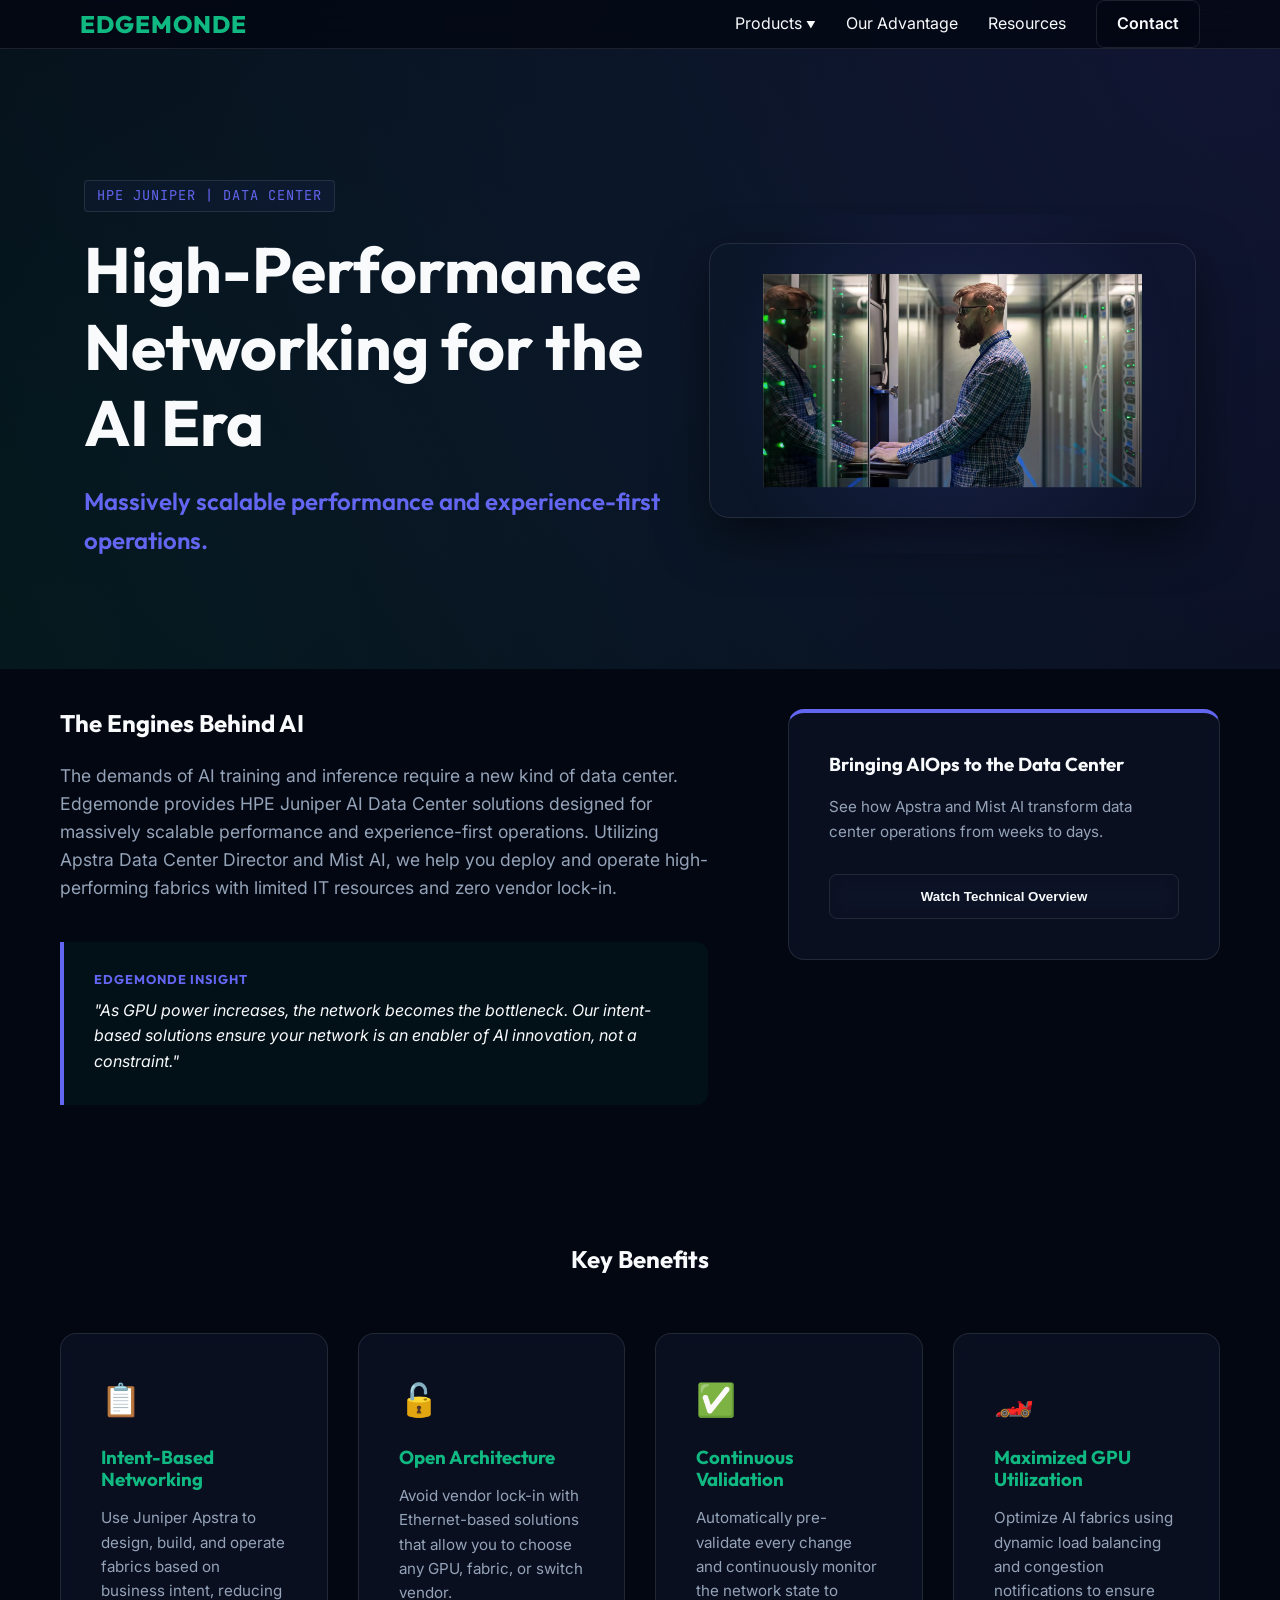
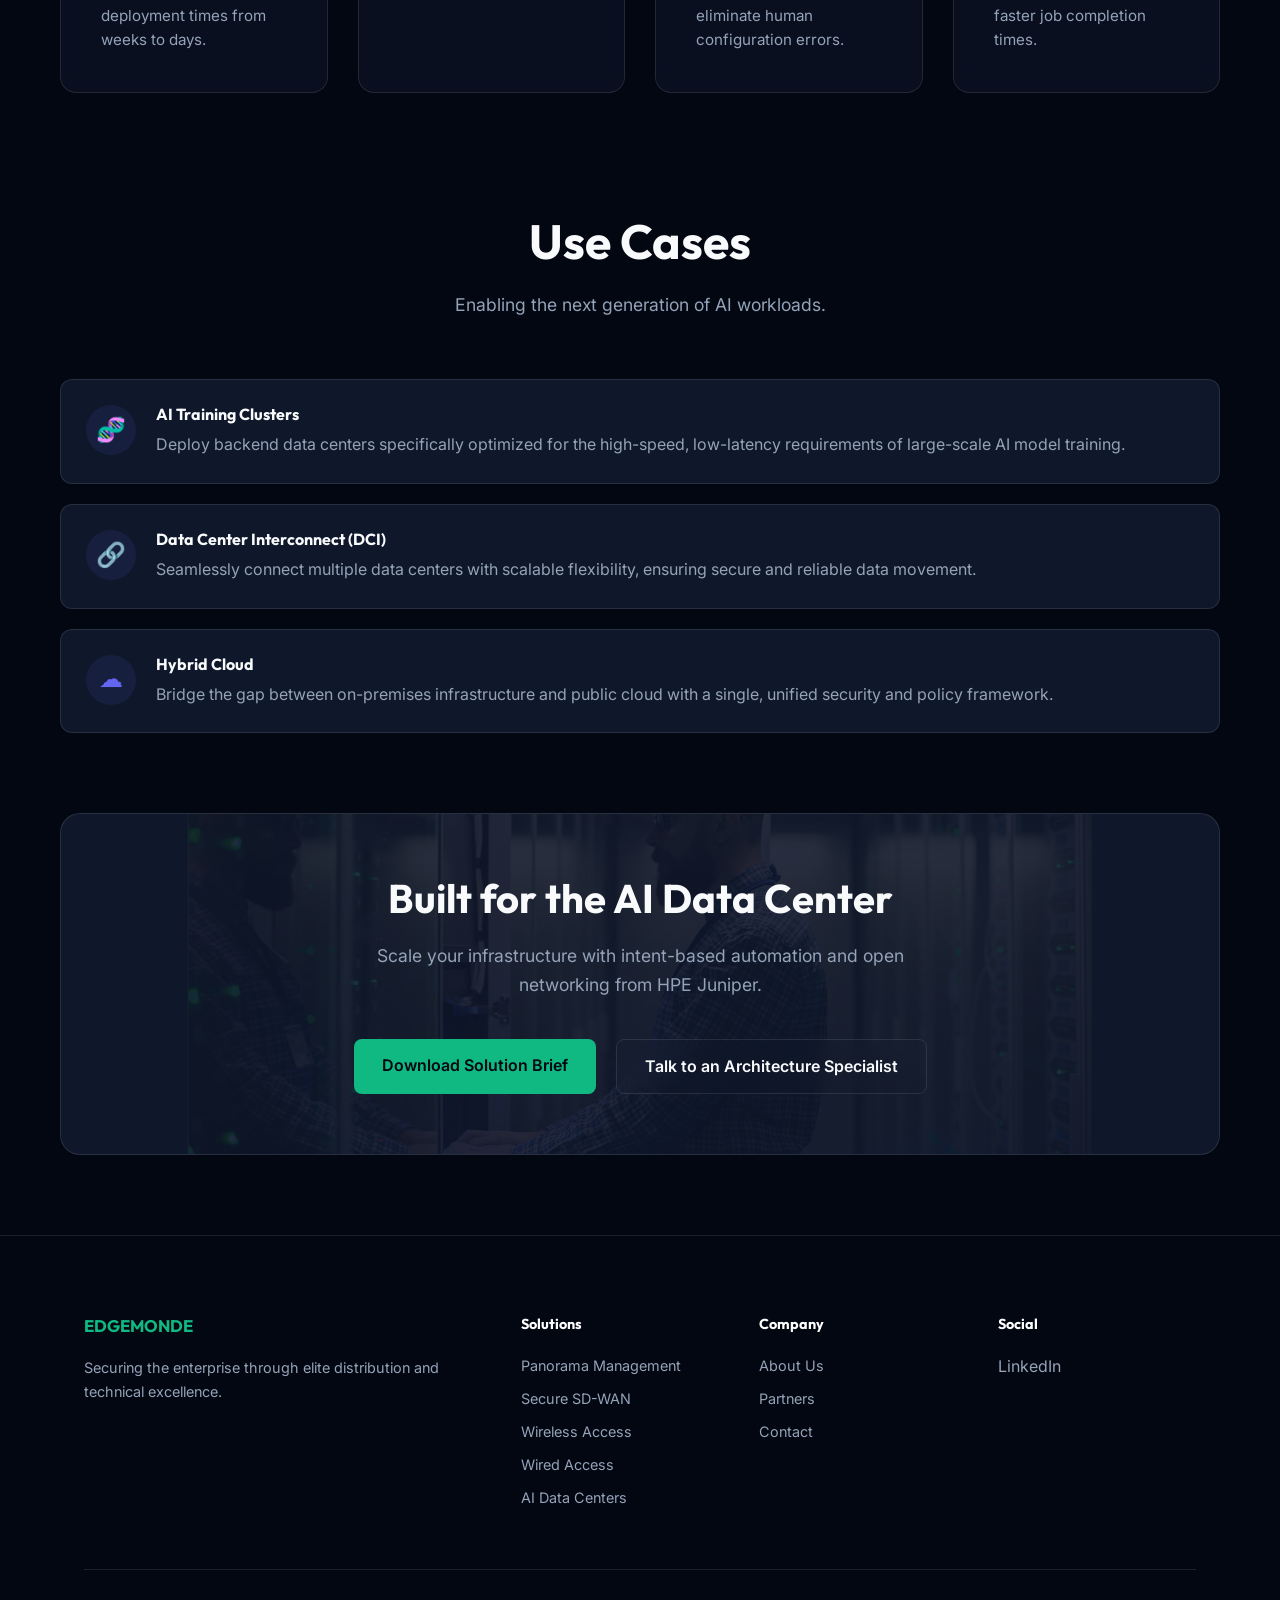
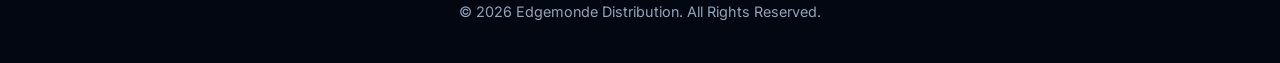
==== ai-data-center.html @ 926fb79e "Fix video modal URLs for HPE / Juniper product pages" ====
<!DOCTYPE html>
<html lang="en">

<head>
    <meta charset="UTF-8">
    <meta name="viewport" content="width=device-width, initial-scale=1.0">
    <title>AI Data Center Solutions: Scale for the AI Era | Edgemonde</title>
    <meta name="description"
        content="HPE Juniper AI Data Center solutions with Apstra and Mist AI. Massive scalability, open architecture, and experience-first operations.">

    <!-- Fonts -->
    <link rel="preconnect" href="https://fonts.googleapis.com">
    <link rel="preconnect" href="https://fonts.gstatic.com" crossorigin>
    <link
        href="https://fonts.googleapis.com/css2?family=Inter:wght@400;500;600&family=Outfit:wght@700;800&family=JetBrains+Mono:wght@500&display=swap"
        rel="stylesheet">

    <link rel="stylesheet" href="styles.css">
    <style>
        .product-hero {
            padding-top: 180px;
            padding-bottom: 80px;
            background: radial-gradient(circle at top right, rgba(99, 102, 241, 0.15), transparent),
                radial-gradient(circle at bottom left, rgba(16, 185, 129, 0.1), transparent);
        }

        .benefit-grid {
            display: grid;
            grid-template-columns: repeat(auto-fit, minmax(250px, 1fr));
            gap: 30px;
            margin-top: 60px;
        }

        .use-case-list {
            display: grid;
            gap: 20px;
            margin-top: 40px;
        }

        .use-case-item {
            padding: 25px;
            background: var(--color-surface);
            border: 1px solid var(--color-border);
            border-radius: 12px;
            display: flex;
            gap: 20px;
            align-items: flex-start;
        }

        .use-case-icon {
            font-size: 1.5rem;
            color: var(--color-accent);
            background: rgba(99, 102, 241, 0.1);
            width: 50px;
            height: 50px;
            display: flex;
            align-items: center;
            justify-content: center;
            border-radius: 50%;
            flex-shrink: 0;
        }

        .video-cta {
            background: var(--color-surface);
            border: 1px solid var(--color-border);
            border-radius: 20px;
            padding: 60px;
            text-align: center;
            margin: 80px 0;
            position: relative;
            overflow: hidden;
        }

        .video-cta::before {
            content: '';
            position: absolute;
            top: 0;
            left: 0;
            width: 100%;
            height: 100%;
            background: url('ai-dc-hero.png') center/cover;
            opacity: 0.1;
            z-index: 0;
        }

        .video-cta-content {
            position: relative;
            z-index: 1;
        }

        .mono-tag {
            font-family: var(--font-mono);
            font-size: 0.85rem;
            color: var(--color-accent);
            letter-spacing: 1px;
            text-transform: uppercase;
            display: inline-block;
            padding: 4px 12px;
            border: 1px solid var(--color-border);
            border-radius: 4px;
            background: rgba(99, 102, 241, 0.05);
            margin-bottom: 20px;
        }
    </style>
</head>

<body>

    <!-- Header / Nav -->
    <header>
        <div class="container">
            <a href="index.html" class="logo"
                style="font-family: var(--font-heading); font-size: 1.5rem; letter-spacing: 1px; color: var(--color-primary); font-weight: 800;">
                EDGEMONDE</a>
            <nav>
                <ul class="nav-links">
                    <li class="has-dropdown">
                        <a href="index.html#portfolio">Products <small
                                style="font-size: 0.6rem; vertical-align: middle;">▼</small></a>
                        <ul class="dropdown">
                            <li
                                style="padding: 10px 20px; font-size: 0.7rem; color: var(--color-primary); text-transform: uppercase; letter-spacing: 1px;">
                                Palo Alto Networks</li>
                            <li><a href="panorama.html">Panorama™ Management</a></li>
                            <li><a href="sd-wan.html">Secure SD-WAN</a></li>
                            <li><a href="cortex-framework.html">Cortex® SOC Framework</a></li>
                            <li><a href="cortex-deep-dive.html">Cortex® Deep Dive</a></li>
                            <li
                                style="padding: 10px 20px; font-size: 0.7rem; color: var(--color-primary); text-transform: uppercase; letter-spacing: 1px; border-top: 1px solid var(--color-border);">
                                Network Critical</li>
                            <li><a href="network-taps.html">Network TAPs</a></li>
                            <li><a href="packet-brokers.html">Packet Brokers</a></li>
                            <li><a href="hybrid-visibility.html">Hybrid Solutions</a></li>
                            <li
                                style="padding: 10px 20px; font-size: 0.7rem; color: var(--color-primary); text-transform: uppercase; letter-spacing: 1px; border-top: 1px solid var(--color-border);">
                                HPE / Juniper</li>
                            <li><a href="wireless-access.html">Wireless Access</a></li>
                            <li><a href="wired-access.html">Wired Access</a></li>
                            <li><a href="ai-data-center.html">AI Data Center Solutions</a></li>
                        </ul>
                    </li>
                    <li><a href="index.html#advantage">Our Advantage</a></li>
                    <li><a href="index.html#resources">Resources</a></li>
                    <li><a href="index.html#contact" class="btn btn-secondary" style="padding: 10px 20px;">Contact</a>
                    </li>
                </ul>
            </nav>
        </div>
    </header>

    <main>
        <!-- Hero Section -->
        <section class="product-hero">
            <div class="container">
                <div class="two-col" style="align-items: center; grid-template-columns: 1.2fr 1fr; gap: 40px;">
                    <div class="animate">
                        <span class="mono-tag">HPE JUNIPER | DATA CENTER</span>
                        <h1 style="font-size: clamp(2.5rem, 5vw, 4.5rem); margin-bottom: 20px;">High-Performance
                            Networking for the AI Era</h1>
                        <p
                            style="font-size: 1.5rem; color: var(--color-accent); font-family: var(--font-heading); font-weight: 600; margin-bottom: 30px;">
                            Massively scalable performance and experience-first operations.
                        </p>
                    </div>
                    <div class="animate" style="position: relative;">
                        <img src="ai-dc-hero.png" alt="AI Data Center Hardware"
                            style="width: 100%; height: auto; border-radius: 20px; box-shadow: 0 20px 50px rgba(0,0,0,0.5); border: 1px solid var(--color-border);">
                        <!-- Decorative Glow -->
                        <div
                            style="position: absolute; top: 50%; left: 50%; transform: translate(-50%, -50%); width: 120%; height: 120%; background: radial-gradient(circle, rgba(99, 102, 241, 0.15) 0%, transparent 70%); z-index: -1;">
                        </div>
                    </div>
                </div>
            </div>
        </section>

        <!-- Main Content -->
        <section class="container mt-40" style="padding-top: 0;">
            <div class="two-col" style="grid-template-columns: 1.5fr 1fr; gap: 80px; align-items: start;">
                <div class="animate">
                    <h2 style="margin-bottom: 24px;">The Engines Behind AI</h2>
                    <p style="font-size: 1.1rem; color: var(--color-text-dim); margin-bottom: 24px;">
                        The demands of AI training and inference require a new kind of data center. Edgemonde provides
                        HPE Juniper AI Data Center solutions designed for massively scalable performance and
                        experience-first operations. Utilizing Apstra Data Center Director and Mist AI, we help you
                        deploy and operate high-performing fabrics with limited IT resources and zero vendor lock-in.
                    </p>

                    <div class="insight-box" style="border-left-color: var(--color-accent);">
                        <h4
                            style="color: var(--color-accent); margin-bottom: 10px; text-transform: uppercase; font-size: 0.8rem; letter-spacing: 1px;">
                            Edgemonde Insight</h4>
                        <p style="font-style: italic; color: var(--color-text-main);">
                            "As GPU power increases, the network becomes the bottleneck. Our intent-based solutions
                            ensure your network is an enabler of AI innovation, not a constraint."
                        </p>
                    </div>
                </div>

                <div class="glass animate" style="padding: 40px; border-top: 4px solid var(--color-accent);">
                    <h3 style="margin-bottom: 20px;">Bringing AIOps to the Data Center</h3>
                    <p style="color: var(--color-text-dim); margin-bottom: 30px; font-size: 0.95rem;">
                        See how Apstra and Mist AI transform data center operations from weeks to days.
                    </p>
                    <button class="btn btn-secondary video-trigger"
                        data-video="https://www.youtube.com/embed/2Sidl2zQeA0?si=f8oRh1eiE_utvhrN"
                        style="width: 100%; text-align: center;">Watch Technical Overview</button>
                </div>
            </div>

            <!-- Core Benefits -->
            <div style="margin-top: 100px;">
                <h2 class="animate" style="text-align: center;">Key Benefits</h2>
                <div class="benefit-grid">
                    <div class="feature-card glass animate">
                        <div style="font-size: 2rem; margin-bottom: 20px;">📋</div>
                        <h3>Intent-Based Networking</h3>
                        <p>Use Juniper Apstra to design, build, and operate fabrics based on business intent, reducing
                            deployment times from weeks to days.</p>
                    </div>
                    <div class="feature-card glass animate">
                        <div style="font-size: 2rem; margin-bottom: 20px;">🔓</div>
                        <h3>Open Architecture</h3>
                        <p>Avoid vendor lock-in with Ethernet-based solutions that allow you to choose any GPU, fabric,
                            or switch vendor.</p>
                    </div>
                    <div class="feature-card glass animate">
                        <div style="font-size: 2rem; margin-bottom: 20px;">✅</div>
                        <h3>Continuous Validation</h3>
                        <p>Automatically pre-validate every change and continuously monitor the network state to
                            eliminate human configuration errors.</p>
                    </div>
                    <div class="feature-card glass animate">
                        <div style="font-size: 2rem; margin-bottom: 20px;">🏎️</div>
                        <h3>Maximized GPU Utilization</h3>
                        <p>Optimize AI fabrics using dynamic load balancing and congestion notifications to ensure
                            faster job completion times.</p>
                    </div>
                </div>
            </div>

            <!-- Use Cases -->
            <div style="margin-top: 120px;">
                <div class="section-head animate" style="margin-left: auto; margin-right: auto; text-align: center;">
                    <h2>Use Cases</h2>
                    <p>Enabling the next generation of AI workloads.</p>
                </div>

                <div class="use-case-list">
                    <div class="use-case-item animate">
                        <div class="use-case-icon">🧬</div>
                        <div>
                            <h4 style="margin-bottom: 8px; color: var(--color-text-main);">AI Training Clusters</h4>
                            <p style="color: var(--color-text-dim);">Deploy backend data centers specifically optimized
                                for the high-speed, low-latency requirements of large-scale AI model training.</p>
                        </div>
                    </div>
                    <div class="use-case-item animate">
                        <div class="use-case-icon">🔗</div>
                        <div>
                            <h4 style="margin-bottom: 8px; color: var(--color-text-main);">Data Center Interconnect
                                (DCI)</h4>
                            <p style="color: var(--color-text-dim);">Seamlessly connect multiple data centers with
                                scalable flexibility, ensuring secure and reliable data movement.</p>
                        </div>
                    </div>
                    <div class="use-case-item animate">
                        <div class="use-case-icon">☁️</div>
                        <div>
                            <h4 style="margin-bottom: 8px; color: var(--color-text-main);">Hybrid Cloud</h4>
                            <p style="color: var(--color-text-dim);">Bridge the gap between on-premises infrastructure
                                and public cloud with a single, unified security and policy framework.</p>
                        </div>
                    </div>
                </div>
            </div>

            <!-- Final CTA -->
            <div class="video-cta animate">
                <div class="video-cta-content">
                    <h2 style="font-size: 2.5rem; margin-bottom: 20px;">Built for the AI Data Center</h2>
                    <p style="color: var(--color-text-dim); max-width: 600px; margin: 0 auto 40px; font-size: 1.1rem;">
                        Scale your infrastructure with intent-based automation and open networking from HPE Juniper.
                    </p>
                    <div style="display: flex; gap: 20px; justify-content: center; flex-wrap: wrap;">
                        <a href="index.html#contact" class="btn btn-primary">Download Solution Brief</a>
                        <a href="index.html#contact" class="btn btn-secondary">Talk to an Architecture Specialist</a>
                    </div>
                </div>
            </div>
        </section>
    </main>

    <footer>
        <div class="container">
            <div class="footer-grid">
                <div>
                    <h3 style="color: var(--color-primary); margin-bottom: 20px;">EDGEMONDE</h3>
                    <p>Securing the enterprise through elite distribution and technical excellence.</p>
                </div>
                <div>
                    <h4 style="color: white; margin-bottom: 20px;">Solutions</h4>
                    <ul style="display: grid; gap: 10px;">
                        <li><a href="panorama.html">Panorama Management</a></li>
                        <li><a href="sd-wan.html">Secure SD-WAN</a></li>
                        <li><a href="wireless-access.html">Wireless Access</a></li>
                        <li><a href="wired-access.html">Wired Access</a></li>
                        <li><a href="ai-data-center.html">AI Data Centers</a></li>
                    </ul>
                </div>
                <div>
                    <h4 style="color: white; margin-bottom: 20px;">Company</h4>
                    <ul style="display: grid; gap: 10px;">
                        <li><a href="index.html#advantage">About Us</a></li>
                        <li><a href="index.html#partners">Partners</a></li>
                        <li><a href="index.html#contact">Contact</a></li>
                    </ul>
                </div>
                <div>
                    <h4 style="color: white; margin-bottom: 20px;">Social</h4>
                    <a href="#" style="font-size: 1rem;">LinkedIn</a>
                </div>
            </div>
            <p style="border-top: 1px solid var(--color-border); padding-top: 30px; text-align: center;">&copy; 2026
                Edgemonde Distribution. All Rights Reserved.</p>
        </div>
    </footer>

    <!-- Video Modal -->
    <div class="modal-overlay">
        <div class="modal-content">
            <button class="modal-close">&times;</button>
            <iframe src=""
                allow="accelerometer; autoplay; clipboard-write; encrypted-media; gyroscope; picture-in-picture; web-share"
                allowfullscreen></iframe>
        </div>
    </div>

    <script src="main.js"></script>
</body>

</html>
---- styles.css ----
:root {
    /* Color Palette - Premium Cyber Security Aesthetic */
    --color-bg: #030712;
    --color-surface: #0f172a;
    --color-primary: #10b981;
    /* Cyber Green */
    --color-primary-glow: rgba(16, 185, 129, 0.3);
    --color-secondary: #0ea5e9;
    /* Electric Blue */
    --color-accent: #6366f1;
    /* Indigo */
    --color-brand-orange: #f97316;
    /* Edgemond Orange for Proof Points */
    --color-text-main: #f8fafc;
    --color-text-dim: #94a3b8;
    --color-border: rgba(255, 255, 255, 0.1);

    /* Typography */
    --font-main: 'Inter', system-ui, -apple-system, sans-serif;
    --font-heading: 'Outfit', sans-serif;

    /* Spacing */
    --section-padding: 100px 5%;
    --container-max-width: 1200px;

    /* Technical / Cortex Accents */
    --color-cortex-line: rgba(16, 185, 129, 0.4);
    --font-mono: 'JetBrains Mono', 'Fira Code', monospace;
}

* {
    margin: 0;
    padding: 0;
    box-sizing: border-box;
}

body {
    background-color: var(--color-bg);
    color: var(--color-text-main);
    font-family: var(--font-main);
    line-height: 1.6;
    overflow-x: hidden;
}

h1,
h2,
h3,
h4 {
    font-family: var(--font-heading);
    font-weight: 700;
    line-height: 1.2;
}

a {
    text-decoration: none;
    color: inherit;
    transition: all 0.3s ease;
}

ul {
    list-style: none;
}

.container {
    max-width: var(--container-max-width);
    margin: 0 auto;
    padding: 0 20px;
}

.btn {
    display: inline-block;
    padding: 14px 28px;
    border-radius: 8px;
    font-weight: 600;
    cursor: pointer;
    transition: transform 0.2s ease, box-shadow 0.2s ease, background 0.2s ease;
}

.btn-primary {
    background: var(--color-primary);
    color: var(--color-bg);
}

.btn-primary:hover {
    transform: translateY(-2px);
    box-shadow: 0 0 20px var(--color-primary-glow);
}

.btn-secondary {
    background: transparent;
    border: 1px solid var(--color-border);
    color: var(--color-text-main);
    backdrop-filter: blur(10px);
}

.btn-secondary:hover {
    background: rgba(255, 255, 255, 0.05);
    border-color: var(--color-primary);
}

/* Advantage Section */
.advantage-grid {
    display: grid;
    grid-template-columns: repeat(auto-fit, minmax(250px, 1fr));
    gap: 40px;
    text-align: center;
}

.adv-item i {
    font-size: 2.5rem;
    color: var(--color-primary);
    margin-bottom: 20px;
    display: block;
}

/* Resources */
.resource-grid {
    display: grid;
    grid-template-columns: repeat(auto-fit, minmax(280px, 1fr));
    gap: 25px;
}

.resource-card {
    padding: 30px;
    border-radius: 12px;
    background: rgba(255, 255, 255, 0.03);
    border: 1px solid var(--color-border);
    transition: background 0.3s ease;
}

.resource-card:hover {
    background: rgba(255, 255, 255, 0.07);
}

.resource-tag {
    font-size: 0.7rem;
    text-transform: uppercase;
    color: var(--color-primary);
    margin-bottom: 12px;
    display: block;
}

/* Contact Form */
.contact-container {
    display: grid;
    grid-template-columns: 1fr 1fr;
    gap: 100px;
}

@media (max-width: 900px) {
    .contact-container {
        grid-template-columns: 1fr;
        gap: 50px;
    }
}

.form-group {
    margin-bottom: 20px;
}

input,
select,
textarea {
    width: 100%;
    padding: 12px;
    background: #1a1f2e;
    border: 1px solid var(--color-border);
    border-radius: 6px;
    color: white;
    font-family: inherit;
}

input:focus,
select:focus {
    outline: none;
    border-color: var(--color-primary);
}

/* Footer */
footer {
    padding: 80px 5% 40px;
    border-top: 1px solid var(--color-border);
    font-size: 0.9rem;
    color: var(--color-text-dim);
}

.footer-grid {
    display: grid;
    grid-template-columns: 2fr 1fr 1fr 1fr;
    gap: 40px;
    margin-bottom: 60px;
}

@media (max-width: 768px) {
    .footer-grid {
        grid-template-columns: 1fr 1fr;
    }
}

/* Sections */
section {
    padding: var(--section-padding);
}

/* Glassmorphism utility */
.glass {
    background: rgba(15, 23, 42, 0.6);
    backdrop-filter: blur(12px);
    border: 1px solid var(--color-border);
    border-radius: 16px;
}

/* Header / Nav Styling */
header {
    height: var(--header-height);
    background: rgba(3, 7, 18, 0.8);
    backdrop-filter: blur(10px);
    border-bottom: 1px solid var(--color-border);
    position: fixed;
    top: 0;
    left: 0;
    width: 100%;
    z-index: 1000;
    transition: transform 0.3s ease;
}

header.header-hidden {
    transform: translateY(-100%);
}

header .container {
    height: 100%;
    display: flex;
    justify-content: space-between;
    align-items: center;
    padding: 0 40px;
}

.nav-links {
    display: flex;
    align-items: center;
    gap: 30px;
}

.nav-links li {
    position: relative;
}

/* Dropdown styling */
.has-dropdown:hover .dropdown {
    opacity: 1;
    visibility: visible;
    transform: translateY(0);
}

.dropdown {
    position: absolute;
    top: 100%;
    left: 0;
    width: 280px;
    background: var(--color-surface);
    border: 1px solid var(--color-border);
    border-radius: 8px;
    padding: 10px 0;
    opacity: 0;
    visibility: hidden;
    transform: translateY(10px);
    transition: all 0.3s ease;
    box-shadow: 0 10px 30px rgba(0, 0, 0, 0.5);
}

.dropdown li a {
    padding: 10px 20px;
    display: block;
    font-size: 0.9rem;
}

.dropdown li a:hover {
    background: rgba(255, 255, 255, 0.05);
    color: var(--color-primary);
}

/* Global Product Hero Pattern */
.product-hero {
    padding-top: 200px;
    padding-bottom: 100px;
    background: radial-gradient(circle at top right, rgba(14, 165, 233, 0.1), transparent),
        radial-gradient(circle at bottom left, rgba(16, 185, 129, 0.1), transparent);
}

/* Insight Box Pattern */
.insight-box {
    background: rgba(16, 185, 129, 0.05);
    border-left: 4px solid var(--color-primary);
    padding: 30px;
    border-radius: 0 12px 12px 0;
    margin: 40px 0;
}

/* Use Case Item Pattern */
.use-case-item {
    padding: 25px;
    background: var(--color-surface);
    border: 1px solid var(--color-border);
    border-radius: 12px;
    display: flex;
    gap: 20px;
    align-items: flex-start;
}

/* Feature Blocks */
.feature-block {
    margin-bottom: 120px;
}

.section-head {
    margin-bottom: 60px;
    max-width: 800px;
}

.section-head h2 {
    font-size: clamp(2rem, 4vw, 3rem);
    margin-bottom: 20px;
}

.section-head p {
    font-size: 1.1rem;
    color: var(--color-text-dim);
}

.feature-grid {
    display: grid;
    grid-template-columns: repeat(auto-fit, minmax(300px, 1fr));
    gap: 30px;
}

.feature-card {
    padding: 40px;
    transition: transform 0.3s ease, border-color 0.3s ease;
}

.feature-card:hover {
    transform: translateY(-10px);
    border-color: var(--color-primary);
}

.feature-card h3 {
    margin-bottom: 16px;
    color: var(--color-primary);
}

.feature-card p {
    font-size: 0.95rem;
    color: var(--color-text-dim);
}

/* Two Column Layout */
.two-col {
    display: grid;
    grid-template-columns: 1fr 1fr;
    gap: 40px;
}

@media (max-width: 768px) {
    .two-col {
        grid-template-columns: 1fr;
    }
}

.infra-card {
    padding: 50px;
    height: 100%;
}

@keyframes fadeInUp {
    from {
        opacity: 0;
        transform: translateY(30px);
    }

    to {
        opacity: 1;
        transform: translateY(0);
    }
}

.animate {
    opacity: 0;
}

.reveal {
    animation: fadeInUp 0.8s forwards ease-out;
}

/* Modal Styles */
.modal-overlay {
    position: fixed;
    top: 0;
    left: 0;
    width: 100%;
    height: 100%;
    background: rgba(3, 7, 18, 0.95);
    backdrop-filter: blur(10px);
    z-index: 2000;
    display: flex;
    align-items: center;
    justify-content: center;
    opacity: 0;
    visibility: hidden;
    transition: all 0.3s ease;
}

.modal-overlay.active {
    opacity: 1;
    visibility: visible;
}

.modal-content {
    position: relative;
    width: 90%;
    max-width: 1000px;
    aspect-ratio: 16/9;
    background: var(--color-surface);
    border: 1px solid var(--color-border);
    border-radius: 12px;
    overflow: hidden;
    transform: scale(0.9);
    transition: transform 0.3s ease;
}

.modal-overlay.active .modal-content {
    transform: scale(1);
}

.modal-close {
    position: absolute;
    top: -50px;
    right: 0;
    font-size: 2rem;
    color: white;
    cursor: pointer;
    background: none;
    border: none;
    padding: 10px;
}

.modal-content iframe {
    width: 100%;
    height: 100%;
    border: none;
}

/* Utility */
.mt-40 {
    margin-top: 40px;
}

/* Cortex "Command Center" Styling */
.bg-grid {
    background-image:
        linear-gradient(var(--color-border) 1px, transparent 1px),
        linear-gradient(90deg, var(--color-border) 1px, transparent 1px);
    background-size: 40px 40px;
}

.hero-technical {
    background: radial-gradient(circle at top right, rgba(16, 185, 129, 0.15), transparent),
        radial-gradient(circle at bottom left, rgba(14, 165, 233, 0.1), transparent),
        var(--color-bg);
}

.mono-tag {
    font-family: var(--font-mono);
    font-size: 0.85rem;
    color: var(--color-secondary);
    letter-spacing: 1px;
    text-transform: uppercase;
    display: inline-block;
    padding: 4px 12px;
    border: 1px solid var(--color-border);
    border-radius: 4px;
    background: rgba(14, 165, 233, 0.05);
}

.technical-stat {
    font-family: var(--font-mono);
    color: var(--color-primary);
}

.stitching-container {
    position: relative;
    padding: 20px;
    border: 1px solid var(--color-border);
    border-radius: 20px;
    background: rgba(255, 255, 255, 0.02);
}

.high-fidelity {
    border: 1px solid var(--color-border);
    box-shadow: 0 0 30px rgba(16, 185, 129, 0.05);
}

.operational-gap-card {
    background: rgba(239, 68, 68, 0.02);
    border: 1px solid rgba(239, 68, 68, 0.1);
    padding: 30px;
    border-radius: 12px;
}

.pillar-grid {
    display: grid;
    grid-template-columns: repeat(auto-fit, minmax(300px, 1fr));
    gap: 30px;
    margin-top: 60px;
}

/* Tab Selector Styling for Deep Dive */
.challenge-selector {
    display: flex;
    gap: 15px;
    margin-bottom: 50px;
    flex-wrap: wrap;
    justify-content: center;
}

.challenge-tab {
    padding: 15px 25px;
    border: 1px solid var(--color-border);
    border-radius: 8px;
    background: rgba(255, 255, 255, 0.05);
    /* Match table header opacity */
    cursor: pointer;
    transition: all 0.3s ease;
    display: flex;
    align-items: center;
    gap: 15px;
}

.challenge-tab:hover {
    border-color: var(--color-primary);
    background: rgba(16, 185, 129, 0.05);
}

.challenge-tab.active {
    background: var(--color-primary);
    color: var(--color-bg);
    border-color: var(--color-primary);
}

.challenge-tab.active .technical-stat,
.challenge-tab.active small {
    color: var(--color-bg);
}

.product-focus-card {
    transition: transform 0.5s cubic-bezier(0.4, 0, 0.2, 1), opacity 0.5s ease;
}

.product-focus-card.dimmed {
    opacity: 0.15;
    /* Removed filter: blur(2px) to prevent blurry text */
    transform: scale(0.98);
}

.detail-specs {
    margin-top: 30px;
    padding-top: 30px;
    border-top: 1px dashed var(--color-border);
}

/* Comparison Table */
.comparison-table-wrapper {
    overflow-x: auto;
    margin-bottom: 80px;
}

.comparison-table {
    width: 100%;
    border-collapse: collapse;
    background: rgba(15, 23, 42, 0.4);
    border: 1px solid var(--color-border);
    border-radius: 12px;
}

.comparison-table th,
.comparison-table td {
    padding: 20px;
    text-align: left;
    border-bottom: 1px solid var(--color-border);
}

.comparison-table th {
    background: rgba(255, 255, 255, 0.05);
    color: var(--color-primary);
    text-transform: uppercase;
    font-size: 0.8rem;
    letter-spacing: 1px;
}

/* Proof Point Call-outs */
.proof-point {
    padding: 20px;
    border-left: 4px solid var(--color-brand-orange);
    background: rgba(249, 115, 22, 0.05);
    border-radius: 0 8px 8px 0;
    margin: 20px 0;
}

.proof-point-stat {
    font-family: var(--font-heading);
    font-size: 1.5rem;
    font-weight: 800;
    color: var(--color-brand-orange);
    display: block;
    margin-bottom: 5px;
}

.proof-point-label {
    font-family: var(--font-mono);
    font-size: 0.8rem;
    color: var(--color-text-dim);
    text-transform: uppercase;
}

.benefit-list {
    display: grid;
    gap: 15px;
    margin-top: 20px;
}

.benefit-item {
    display: flex;
    gap: 12px;
    align-items: flex-start;
}

.benefit-item::before {
    content: '→';
    color: var(--color-primary);
    font-weight: bold;
}

/* Rounded Arrow Utility */
.selection-arrow {
    font-size: 2rem;
    color: var(--color-primary);
    margin: 20px 0;
    display: inline-block;
    animation: bounce 2s infinite;
}

@keyframes bounce {

    0%,
    20%,
    50%,
    80%,
    100% {
        transform: translateY(0);
    }

    40% {
        transform: translateY(-10px);
    }

    60% {
        transform: translateY(-5px);
    }
}
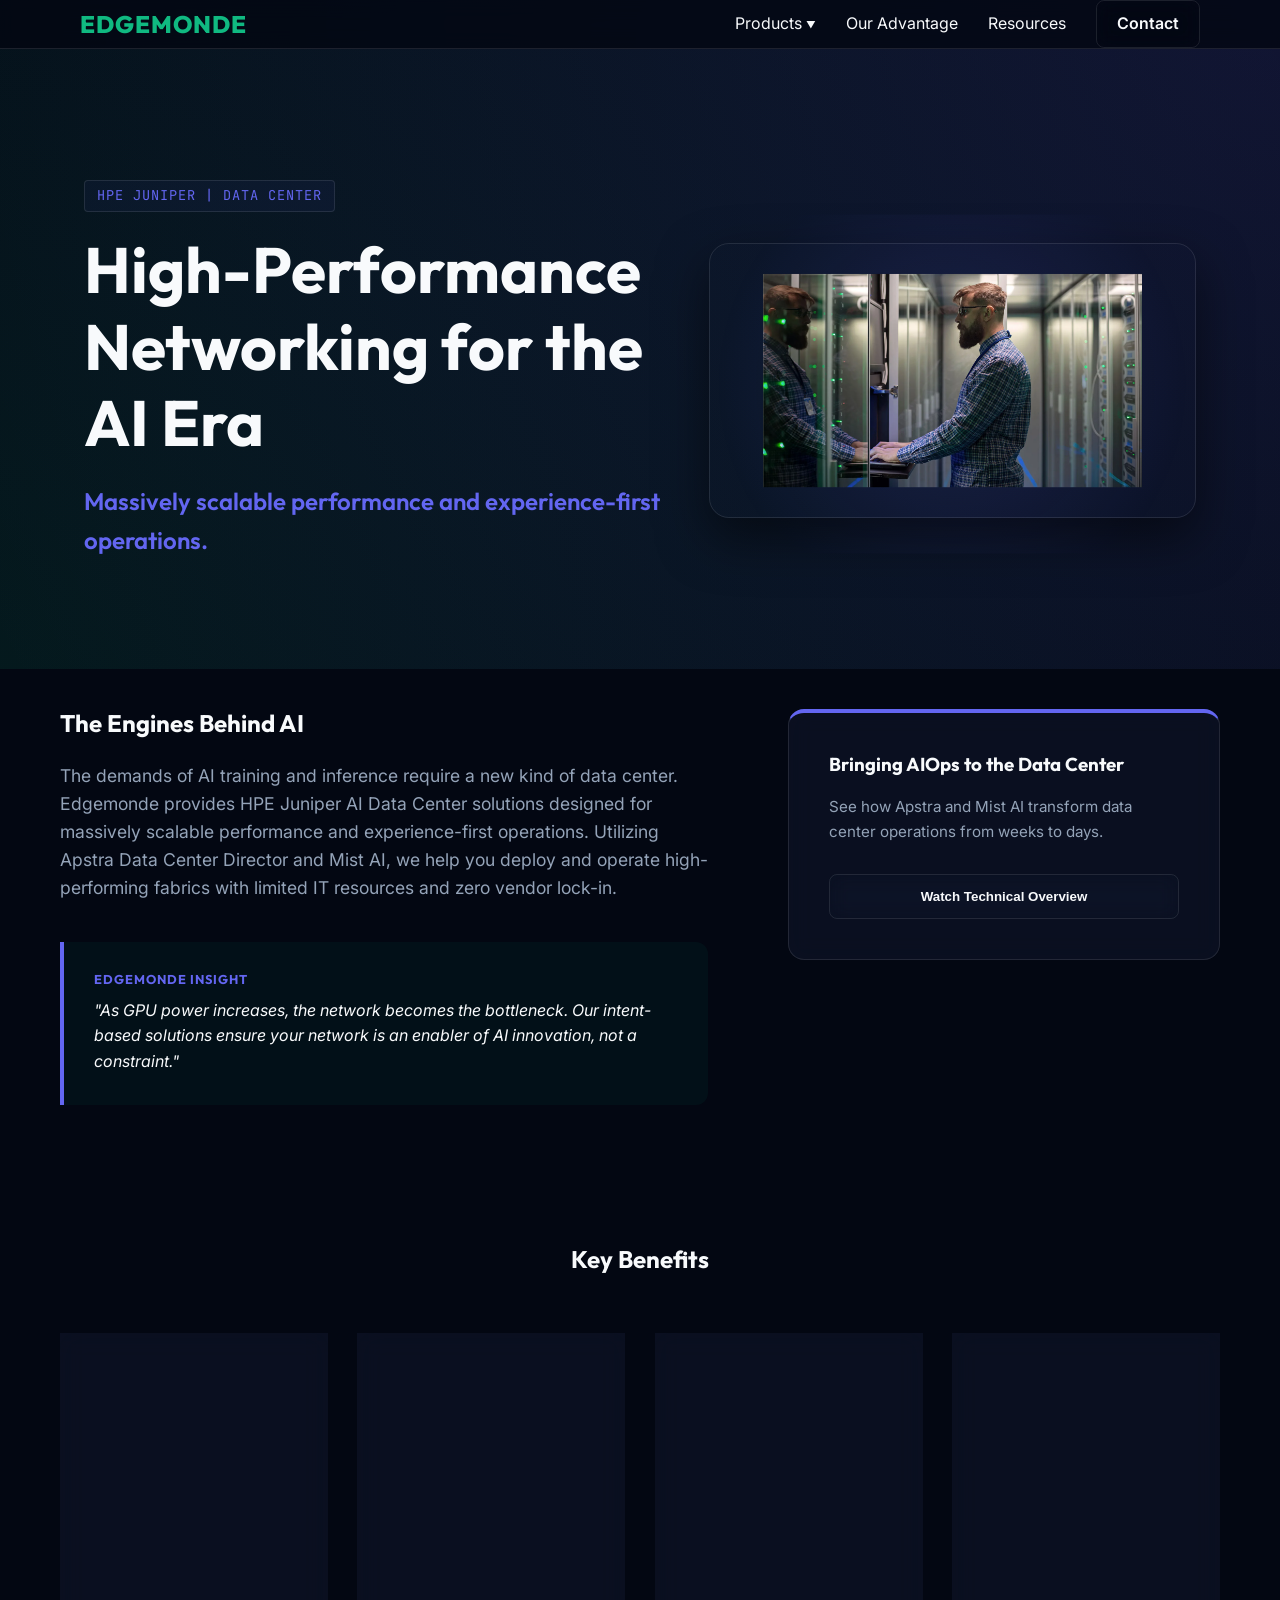
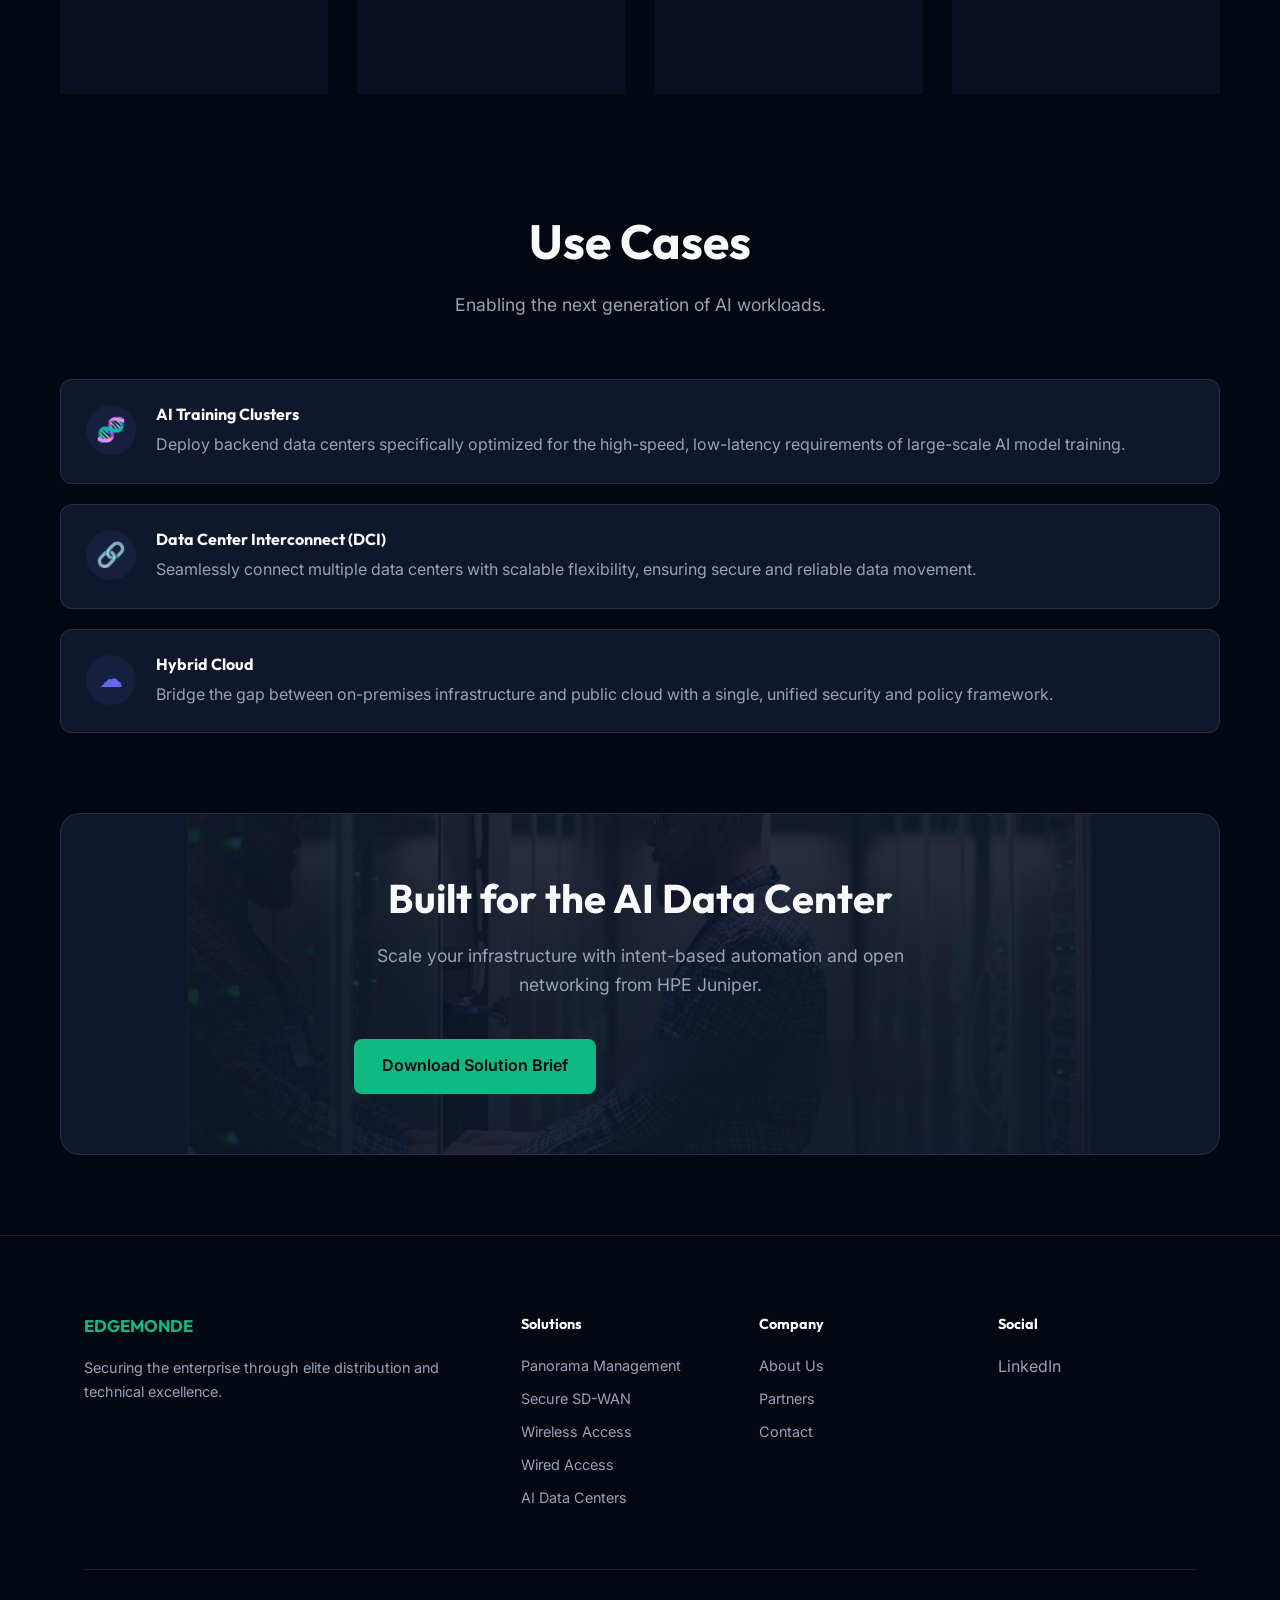
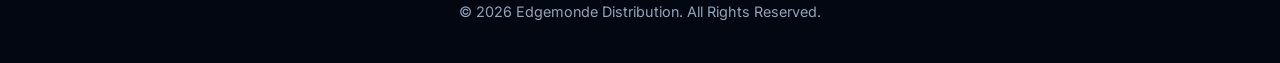
==== commit 14221890: "Fix video player error (153) by implementing strict-origin-when-cross-origin referrer policy and sta" ====
--- a/ai-data-center.html
+++ b/ai-data-center.html
@@ -7,6 +7,8 @@
     <title>AI Data Center Solutions: Scale for the AI Era | Edgemonde</title>
     <meta name="description"
         content="HPE Juniper AI Data Center solutions with Apstra and Mist AI. Massive scalability, open architecture, and experience-first operations.">
+
+    <meta name="referrer" content="strict-origin-when-cross-origin">
 
     <!-- Fonts -->
     <link rel="preconnect" href="https://fonts.googleapis.com">
@@ -332,7 +334,7 @@
             <button class="modal-close">&times;</button>
             <iframe src=""
                 allow="accelerometer; autoplay; clipboard-write; encrypted-media; gyroscope; picture-in-picture; web-share"
-                allowfullscreen></iframe>
+                referrerpolicy="strict-origin-when-cross-origin" allowfullscreen></iframe>
         </div>
     </div>
 
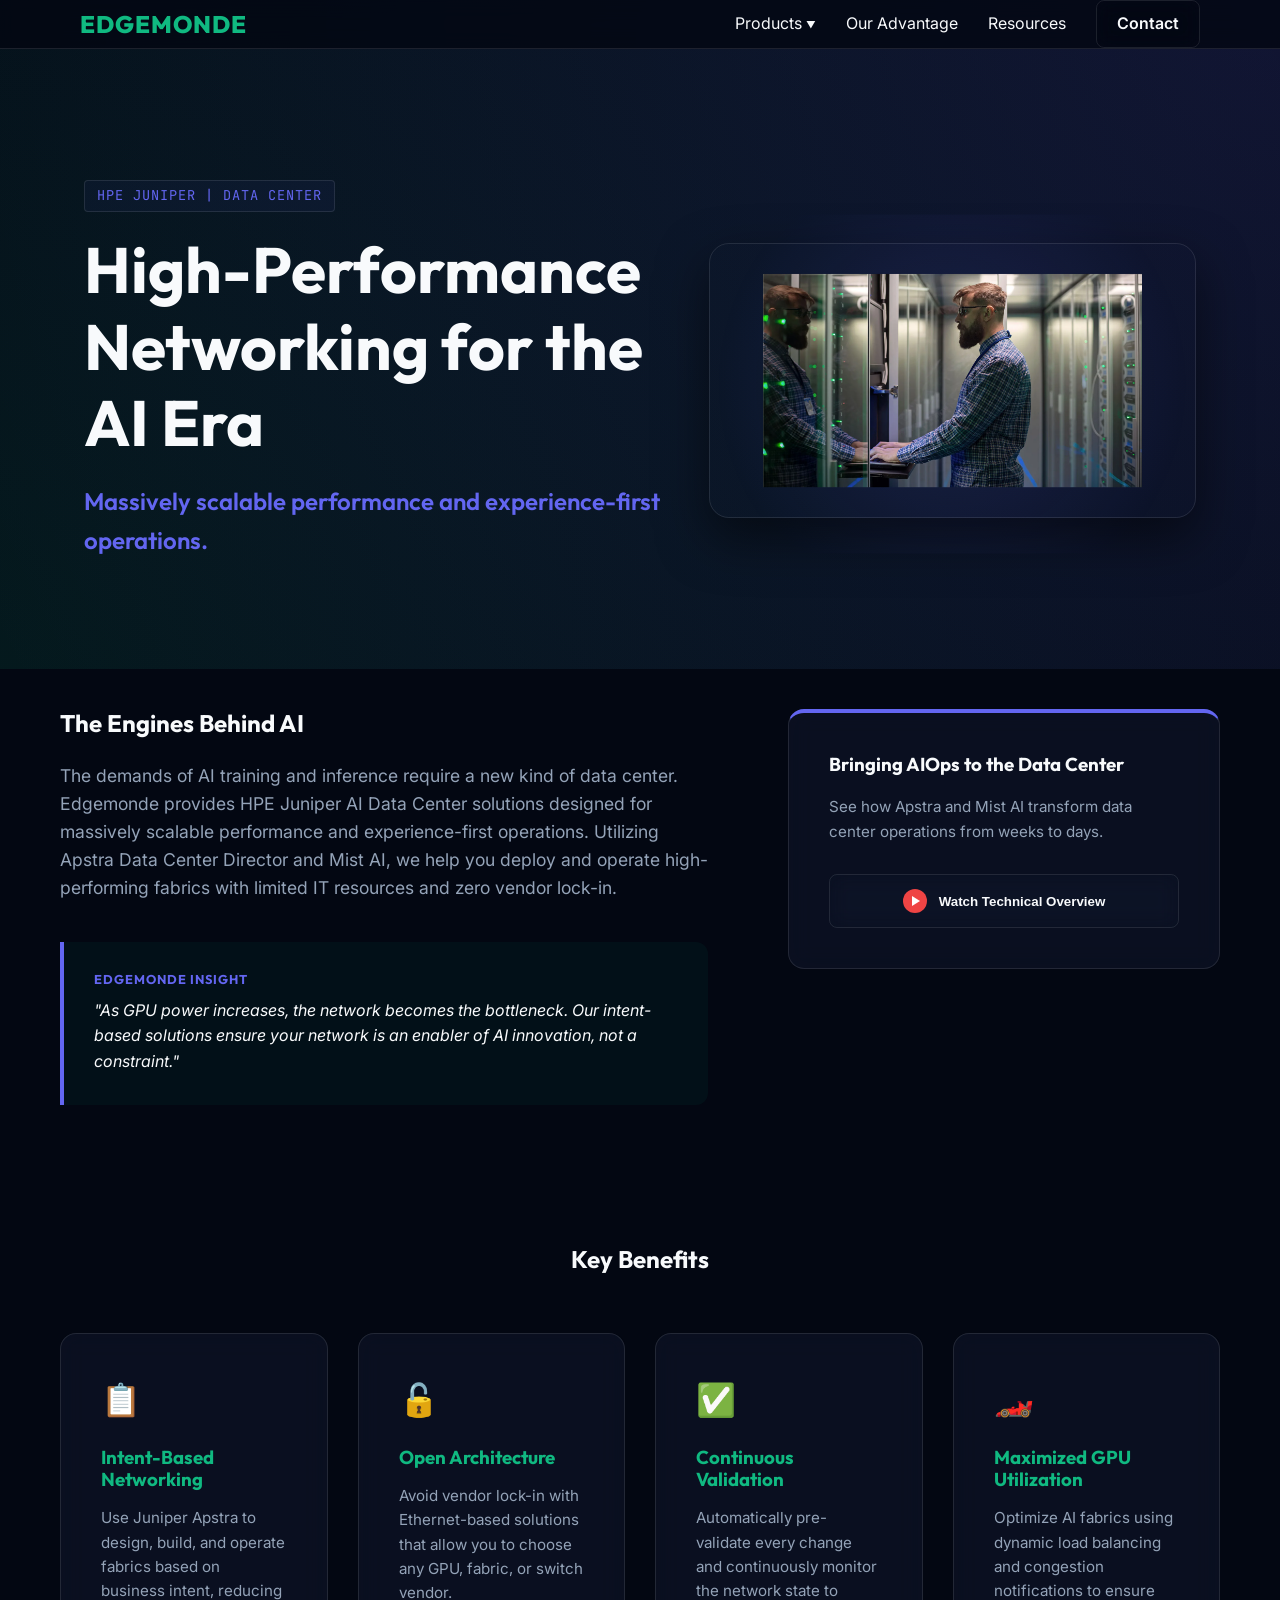
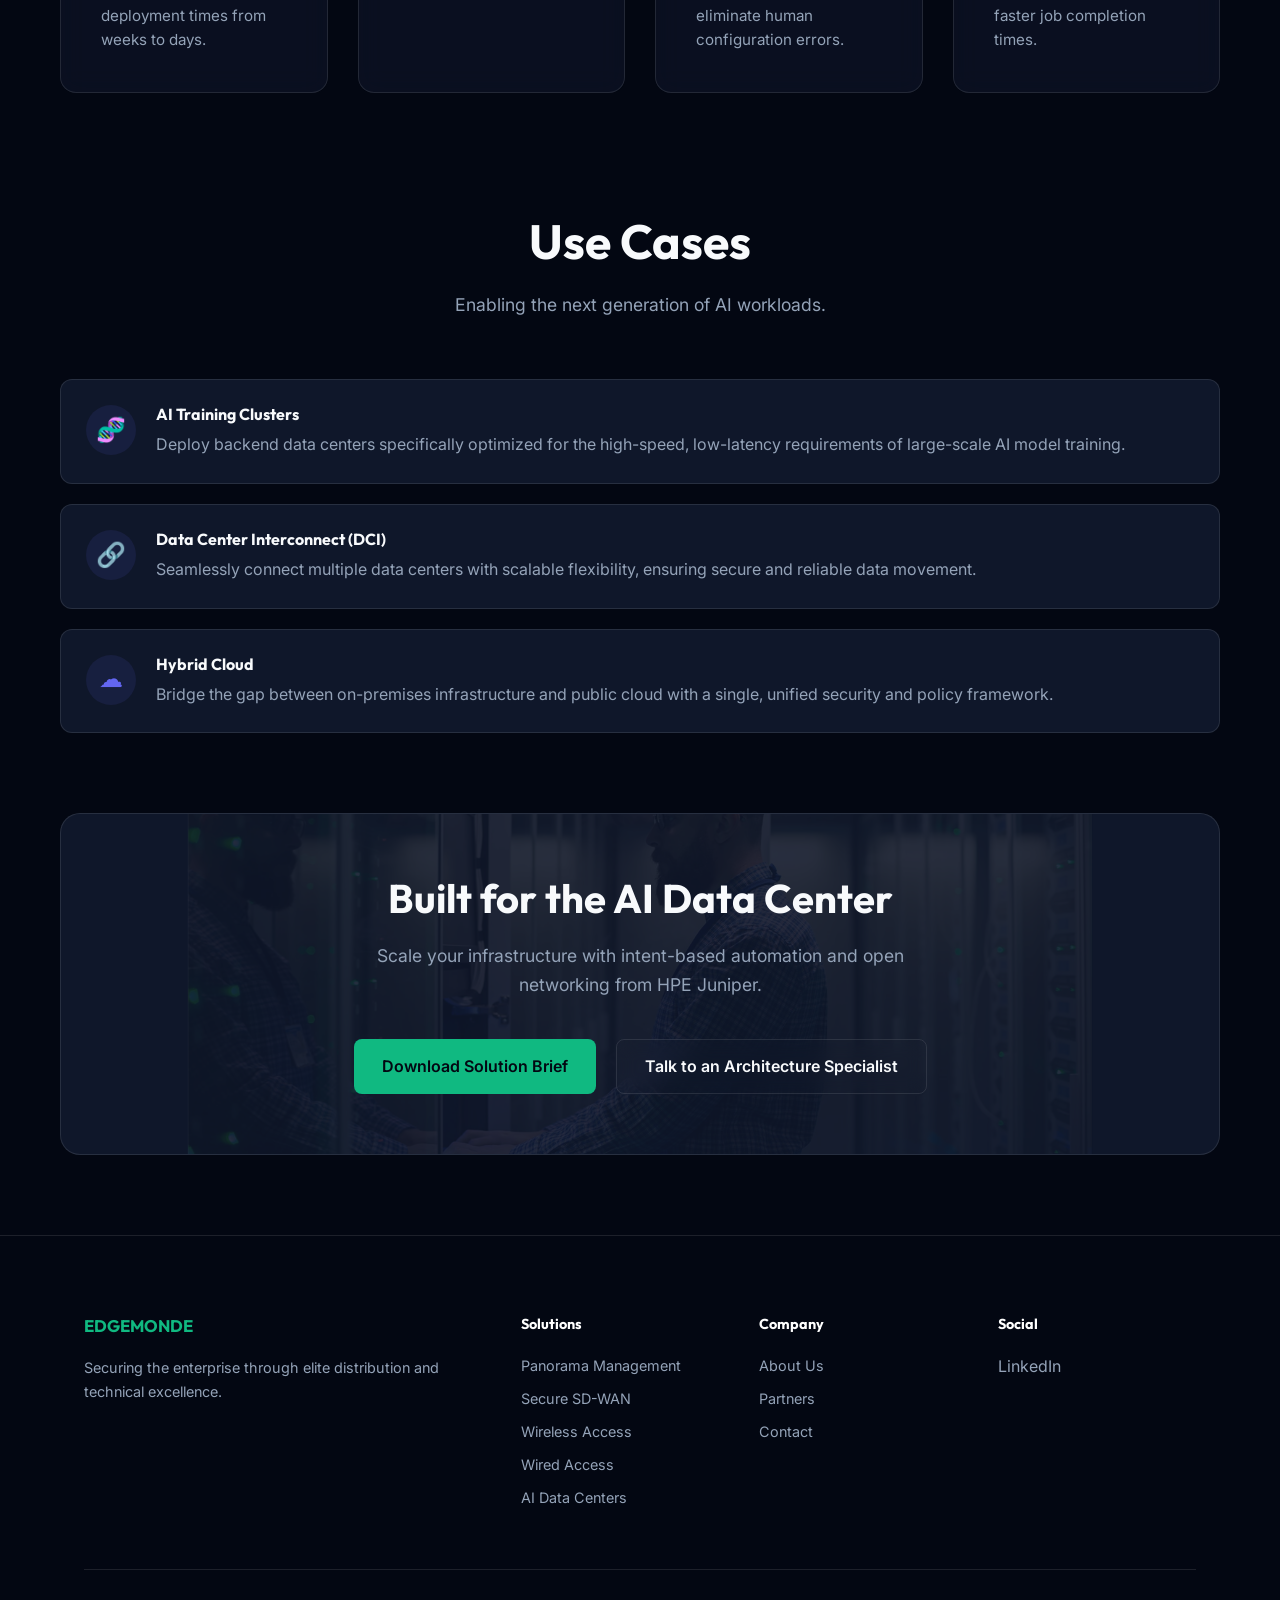
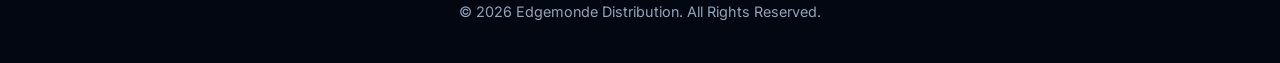
==== commit f8b42a43: "Enhance UI with red play icons for video CTA buttons and site-wide favicon integration. Updated styl" ====
--- a/ai-data-center.html
+++ b/ai-data-center.html
@@ -2,6 +2,7 @@
 <html lang="en">
 
 <head>
+    <link rel="icon" type="image/png" href="favicon.png">
     <meta charset="UTF-8">
     <meta name="viewport" content="width=device-width, initial-scale=1.0">
     <title>AI Data Center Solutions: Scale for the AI Era | Edgemonde</title>
@@ -206,7 +207,8 @@
                     </p>
                     <button class="btn btn-secondary video-trigger"
                         data-video="https://www.youtube.com/embed/2Sidl2zQeA0?si=f8oRh1eiE_utvhrN"
-                        style="width: 100%; text-align: center;">Watch Technical Overview</button>
+                        style="width: 100%; text-align: center;"><span class="play-icon"></span> Watch Technical
+                        Overview</button>
                 </div>
             </div>
 
--- a/styles.css
+++ b/styles.css
@@ -68,12 +68,37 @@
 }
 
 .btn {
-    display: inline-block;
+    display: inline-flex;
+    align-items: center;
+    gap: 12px;
+    justify-content: center;
     padding: 14px 28px;
     border-radius: 8px;
     font-weight: 600;
     cursor: pointer;
     transition: transform 0.2s ease, box-shadow 0.2s ease, background 0.2s ease;
+}
+
+.play-icon {
+    display: inline-flex;
+    align-items: center;
+    justify-content: center;
+    width: 24px;
+    height: 24px;
+    background: #ef4444;
+    border-radius: 50%;
+    position: relative;
+    flex-shrink: 0;
+}
+
+.play-icon::after {
+    content: '';
+    width: 0;
+    height: 0;
+    border-style: solid;
+    border-width: 5px 0 5px 8px;
+    border-color: transparent transparent transparent white;
+    margin-left: 2px;
 }
 
 .btn-primary {
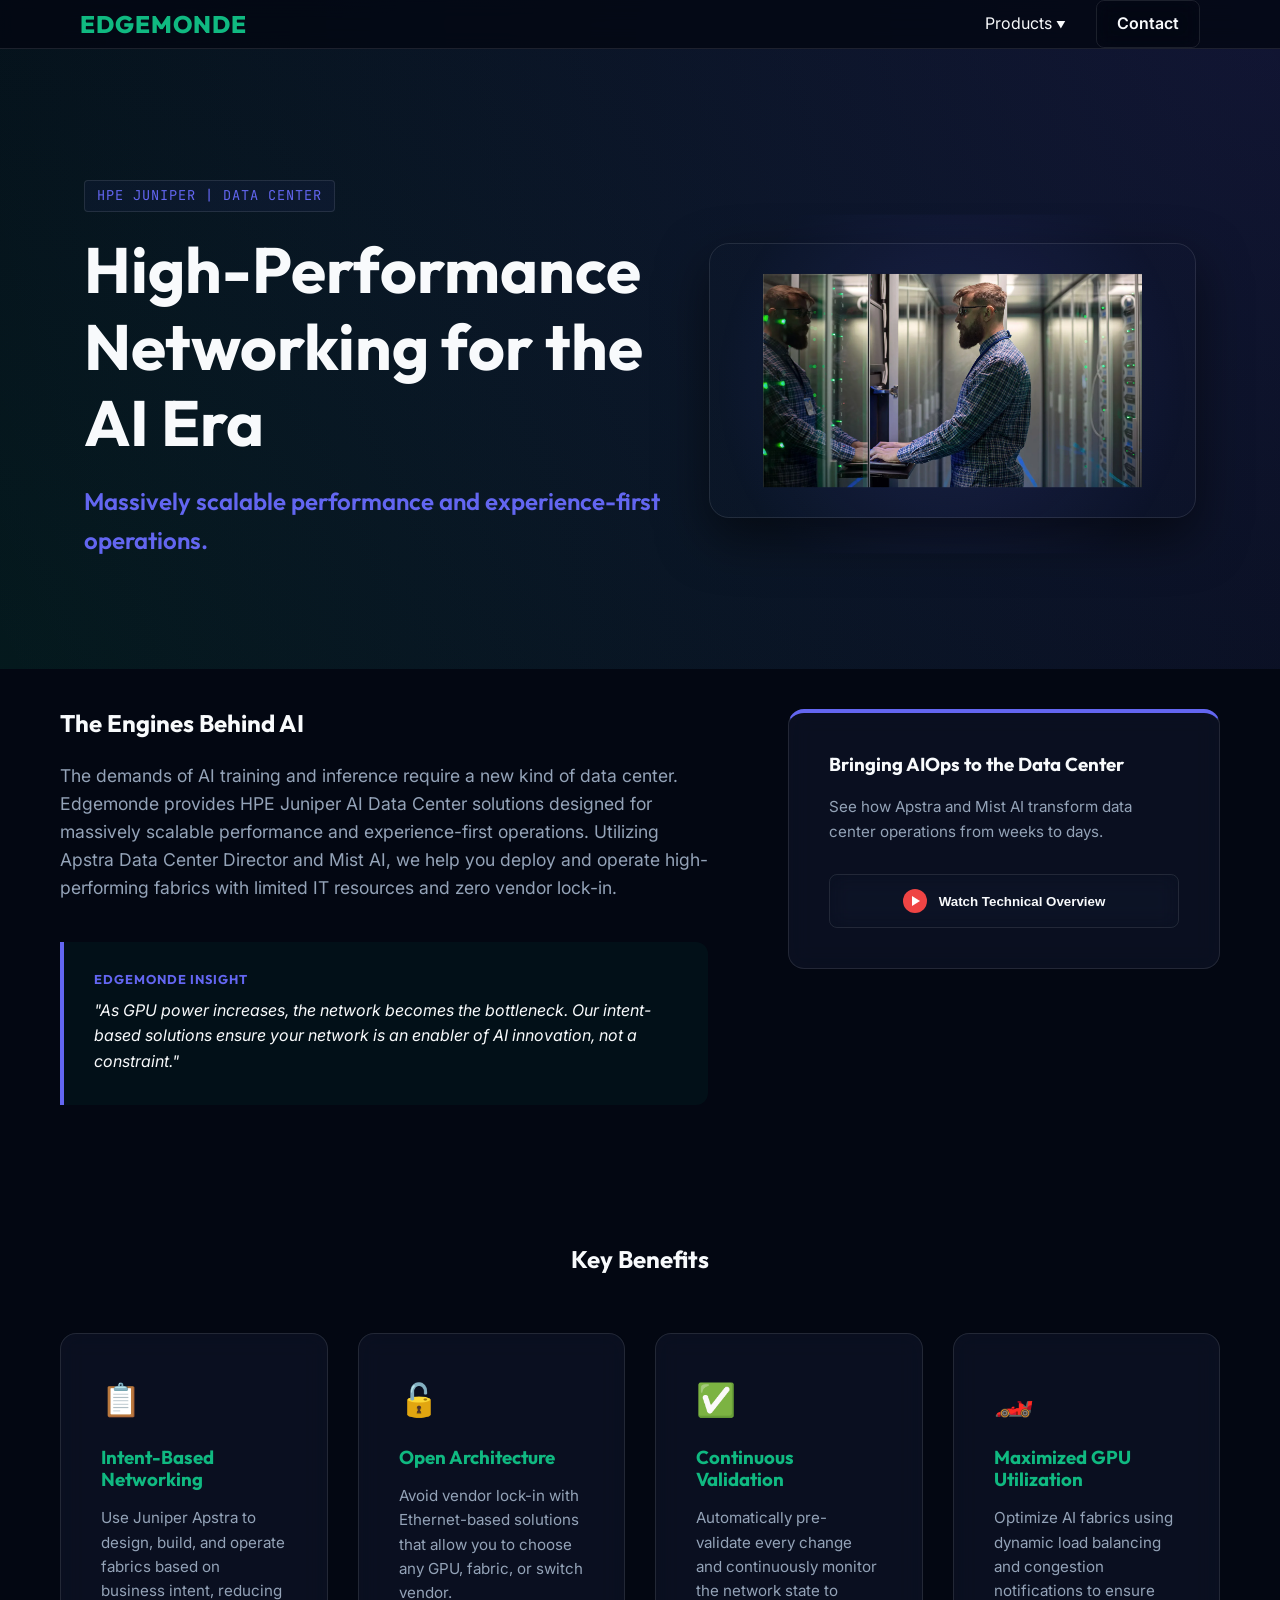
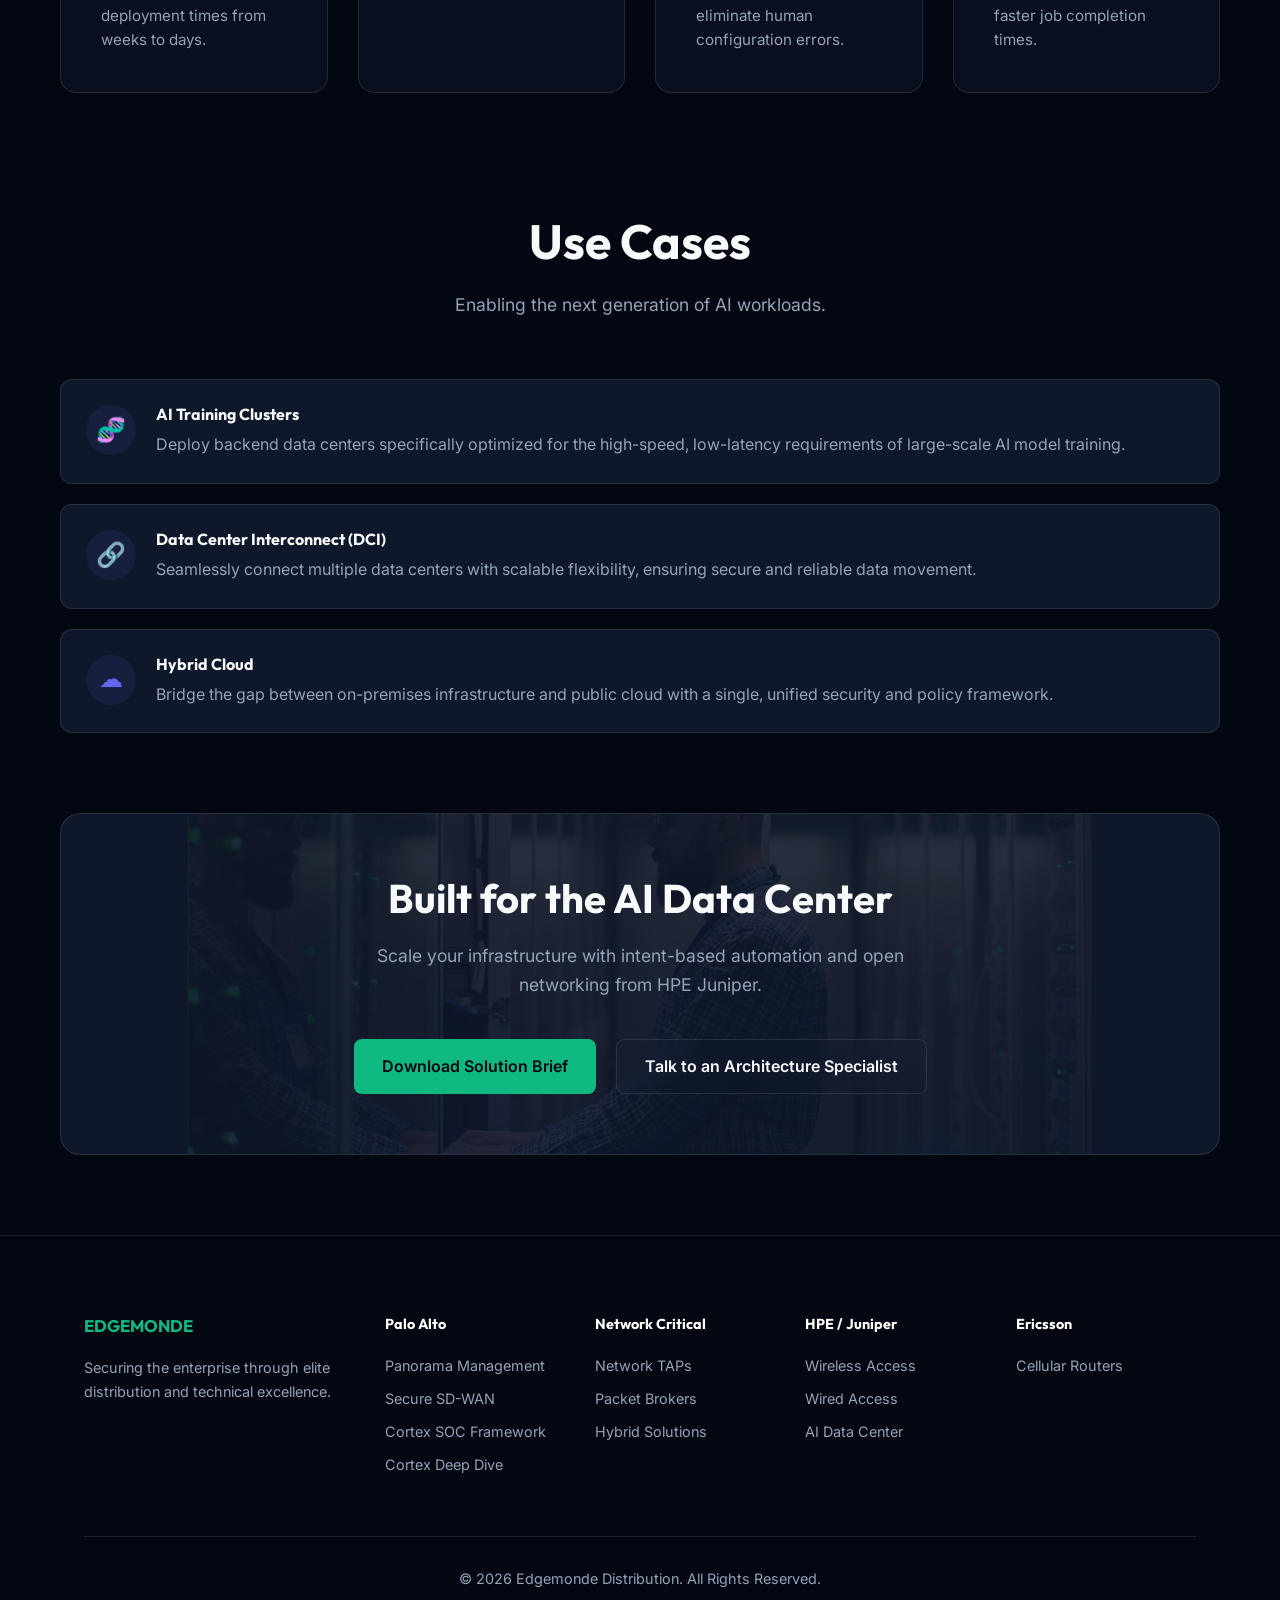
==== commit 0256282d: "Refactor header and footer: removed disadvantageous links and reorganized footer columns" ====
--- a/ai-data-center.html
+++ b/ai-data-center.html
@@ -19,6 +19,25 @@
         rel="stylesheet">
 
     <link rel="stylesheet" href="styles.css">
+
+    <!-- SEO Schema -->
+    <script type="application/ld+json">
+    {
+      "@context": "https://schema.org",
+      "@type": "WebPage",
+      "name": "AI Data Center Solutions: Next-Gen Fabric | Edgemonde",
+      "description": "Accelerate AI workloads with high-performance data center fabric from HPE Juniper. 400G and 800G optimized infrastructure.",
+      "url": "https://edgemonde.com/ai-data-center.html",
+      "about": [
+        { "@type": "Thing", "name": "Data Center", "sameAs": "https://en.wikipedia.org/wiki/Data_center" },
+        { "@type": "Thing", "name": "Network Fabric", "sameAs": "https://en.wikipedia.org/wiki/Switched_fabric" }
+      ],
+      "mentions": [
+        { "@type": "Thing", "name": "400GbE", "sameAs": "https://en.wikipedia.org/wiki/Terabit_Ethernet#400_Gigabit_Ethernet" },
+        { "@type": "Thing", "name": "800GbE" }
+      ]
+    }
+    </script>
     <style>
         .product-hero {
             padding-top: 180px;
@@ -140,10 +159,12 @@
                             <li><a href="wireless-access.html">Wireless Access</a></li>
                             <li><a href="wired-access.html">Wired Access</a></li>
                             <li><a href="ai-data-center.html">AI Data Center Solutions</a></li>
+                            <li
+                                style="padding: 10px 20px; font-size: 0.7rem; color: var(--color-primary); text-transform: uppercase; letter-spacing: 1px; border-top: 1px solid var(--color-border);">
+                                Ericsson / Cradlepoint</li>
+                            <li><a href="cellular-routers.html">Cellular Routers & Remote Management</a></li>
                         </ul>
                     </li>
-                    <li><a href="index.html#advantage">Our Advantage</a></li>
-                    <li><a href="index.html#resources">Resources</a></li>
                     <li><a href="index.html#contact" class="btn btn-secondary" style="padding: 10px 20px;">Contact</a>
                     </li>
                 </ul>
@@ -303,29 +324,37 @@
                     <p>Securing the enterprise through elite distribution and technical excellence.</p>
                 </div>
                 <div>
-                    <h4 style="color: white; margin-bottom: 20px;">Solutions</h4>
+                    <h4 style="color: white; margin-bottom: 20px;">Palo Alto</h4>
                     <ul style="display: grid; gap: 10px;">
                         <li><a href="panorama.html">Panorama Management</a></li>
                         <li><a href="sd-wan.html">Secure SD-WAN</a></li>
+                        <li><a href="cortex-framework.html">Cortex SOC Framework</a></li>
+                        <li><a href="cortex-deep-dive.html">Cortex Deep Dive</a></li>
+                    </ul>
+                </div>
+                <div>
+                    <h4 style="color: white; margin-bottom: 20px;">Network Critical</h4>
+                    <ul style="display: grid; gap: 10px;">
+                        <li><a href="network-taps.html">Network TAPs</a></li>
+                        <li><a href="packet-brokers.html">Packet Brokers</a></li>
+                        <li><a href="hybrid-visibility.html">Hybrid Solutions</a></li>
+                    </ul>
+                </div>
+                <div>
+                    <h4 style="color: white; margin-bottom: 20px;">HPE / Juniper</h4>
+                    <ul style="display: grid; gap: 10px;">
                         <li><a href="wireless-access.html">Wireless Access</a></li>
                         <li><a href="wired-access.html">Wired Access</a></li>
-                        <li><a href="ai-data-center.html">AI Data Centers</a></li>
+                        <li><a href="ai-data-center.html">AI Data Center</a></li>
                     </ul>
                 </div>
                 <div>
-                    <h4 style="color: white; margin-bottom: 20px;">Company</h4>
+                    <h4 style="color: white; margin-bottom: 20px;">Ericsson</h4>
                     <ul style="display: grid; gap: 10px;">
-                        <li><a href="index.html#advantage">About Us</a></li>
-                        <li><a href="index.html#partners">Partners</a></li>
-                        <li><a href="index.html#contact">Contact</a></li>
+                        <li><a href="cellular-routers.html">Cellular Routers</a></li>
                     </ul>
                 </div>
-                <div>
-                    <h4 style="color: white; margin-bottom: 20px;">Social</h4>
-                    <a href="#" style="font-size: 1rem;">LinkedIn</a>
-                </div>
-            </div>
-            <p style="border-top: 1px solid var(--color-border); padding-top: 30px; text-align: center;">&copy; 2026
+            </div><p style="border-top: 1px solid var(--color-border); padding-top: 30px; text-align: center;">&copy; 2026
                 Edgemonde Distribution. All Rights Reserved.</p>
         </div>
     </footer>
--- a/styles.css
+++ b/styles.css
@@ -211,8 +211,8 @@
 
 .footer-grid {
     display: grid;
-    grid-template-columns: 2fr 1fr 1fr 1fr;
-    gap: 40px;
+    grid-template-columns: 1.5fr 1fr 1fr 1fr 1fr;
+    gap: 30px;
     margin-bottom: 60px;
 }
 
@@ -295,7 +295,7 @@
 }
 
 .dropdown li a {
-    padding: 10px 20px;
+    padding: 10px 20px 10px 30px;
     display: block;
     font-size: 0.9rem;
 }
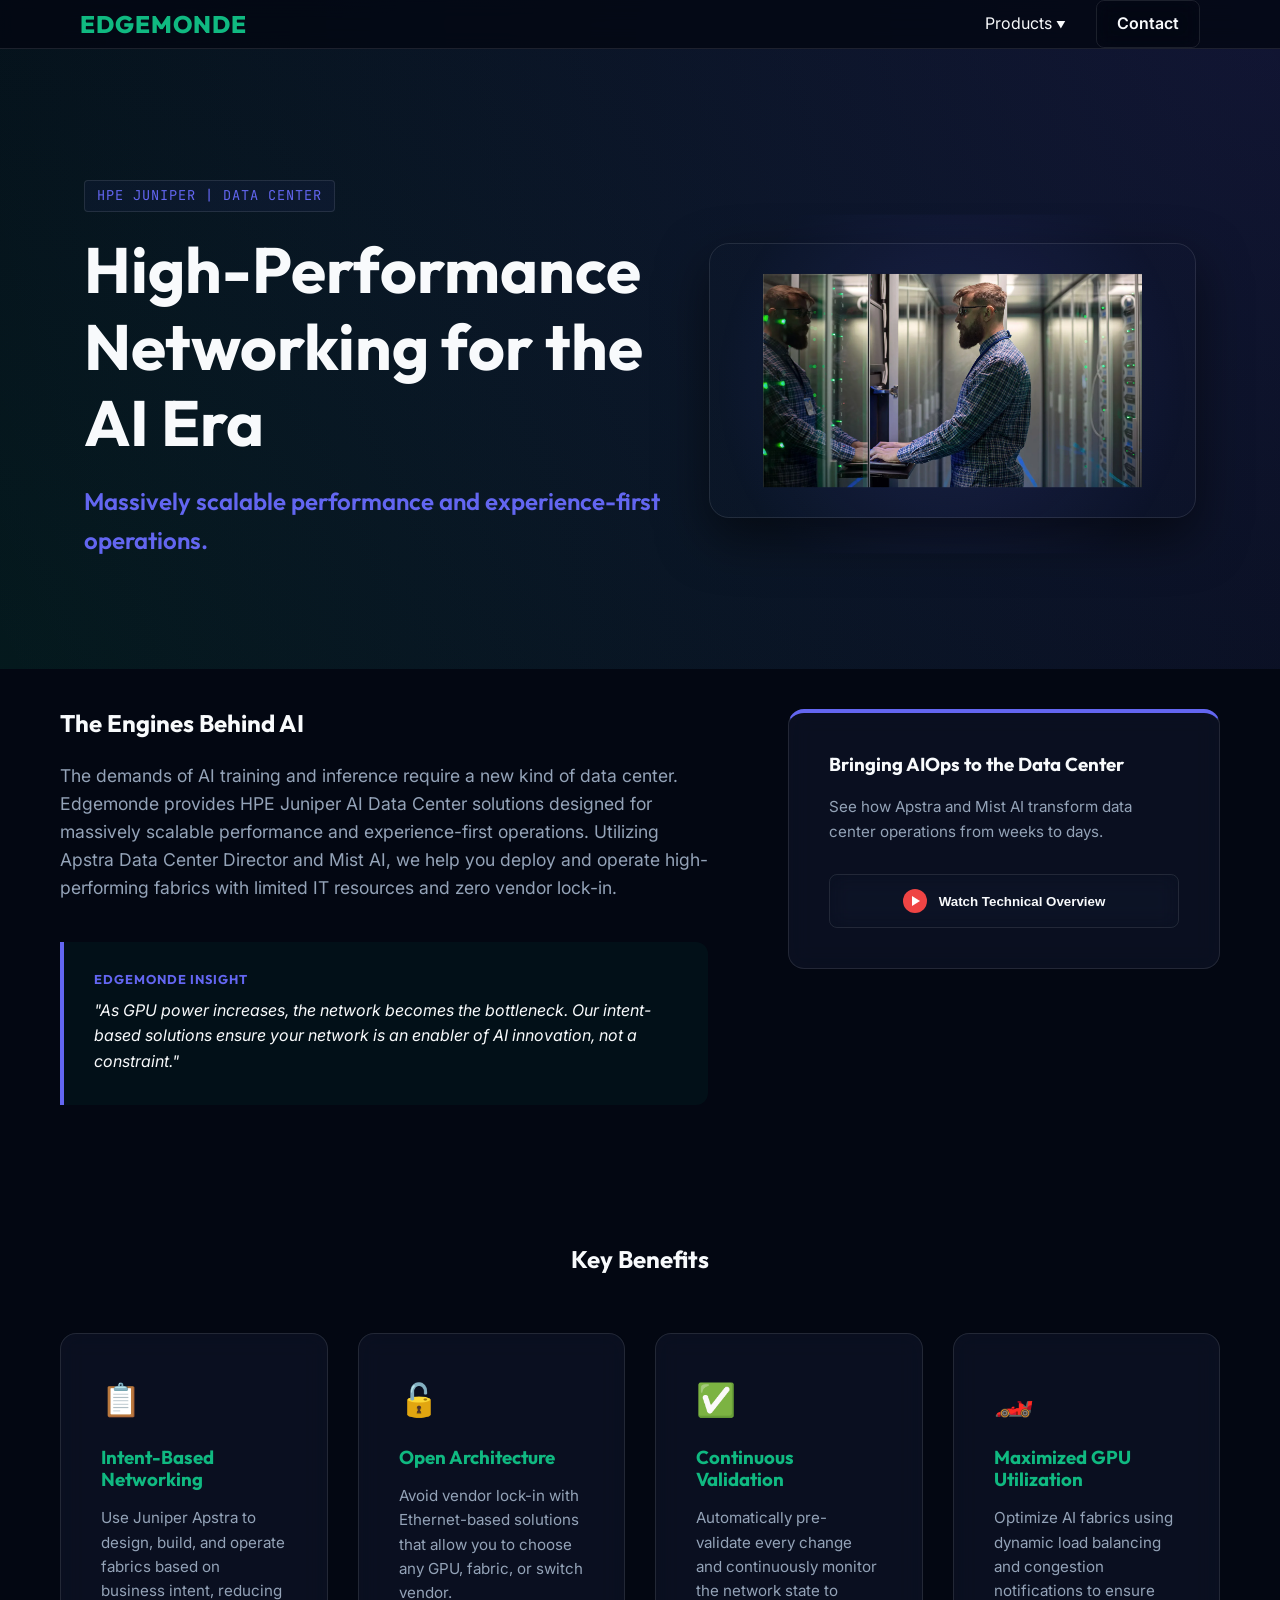
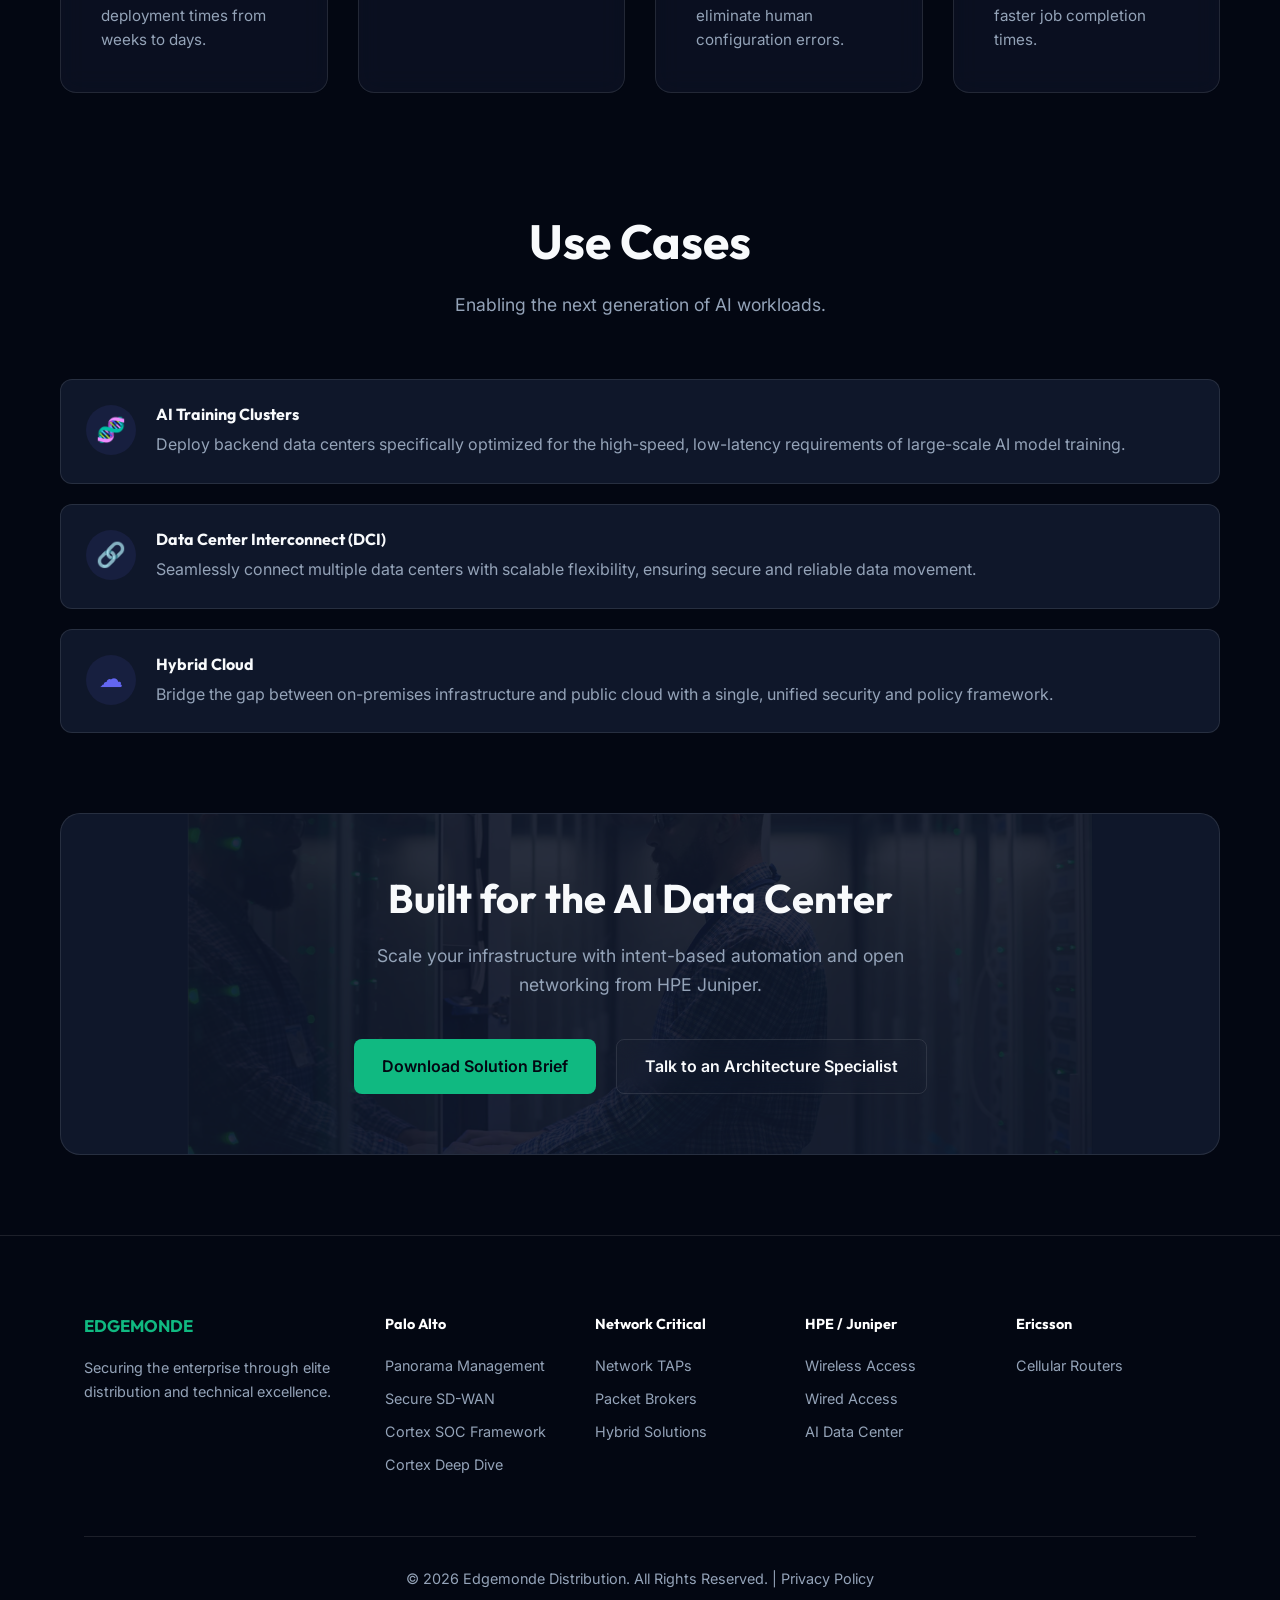
==== commit 24edaaf0: "Add Privacy Policy page and update headquarters address to 84 Centrepointe Dr" ====
--- a/ai-data-center.html
+++ b/ai-data-center.html
@@ -354,8 +354,7 @@
                         <li><a href="cellular-routers.html">Cellular Routers</a></li>
                     </ul>
                 </div>
-            </div><p style="border-top: 1px solid var(--color-border); padding-top: 30px; text-align: center;">&copy; 2026
-                Edgemonde Distribution. All Rights Reserved.</p>
+            </div><p style="border-top: 1px solid var(--color-border); padding-top: 30px; text-align: center;">&copy; 2026 Edgemonde Distribution. All Rights Reserved. | <a href="privacy-policy.html" style="color: var(--color-text-dim); text-decoration: none;">Privacy Policy</a></p>
         </div>
     </footer>
 
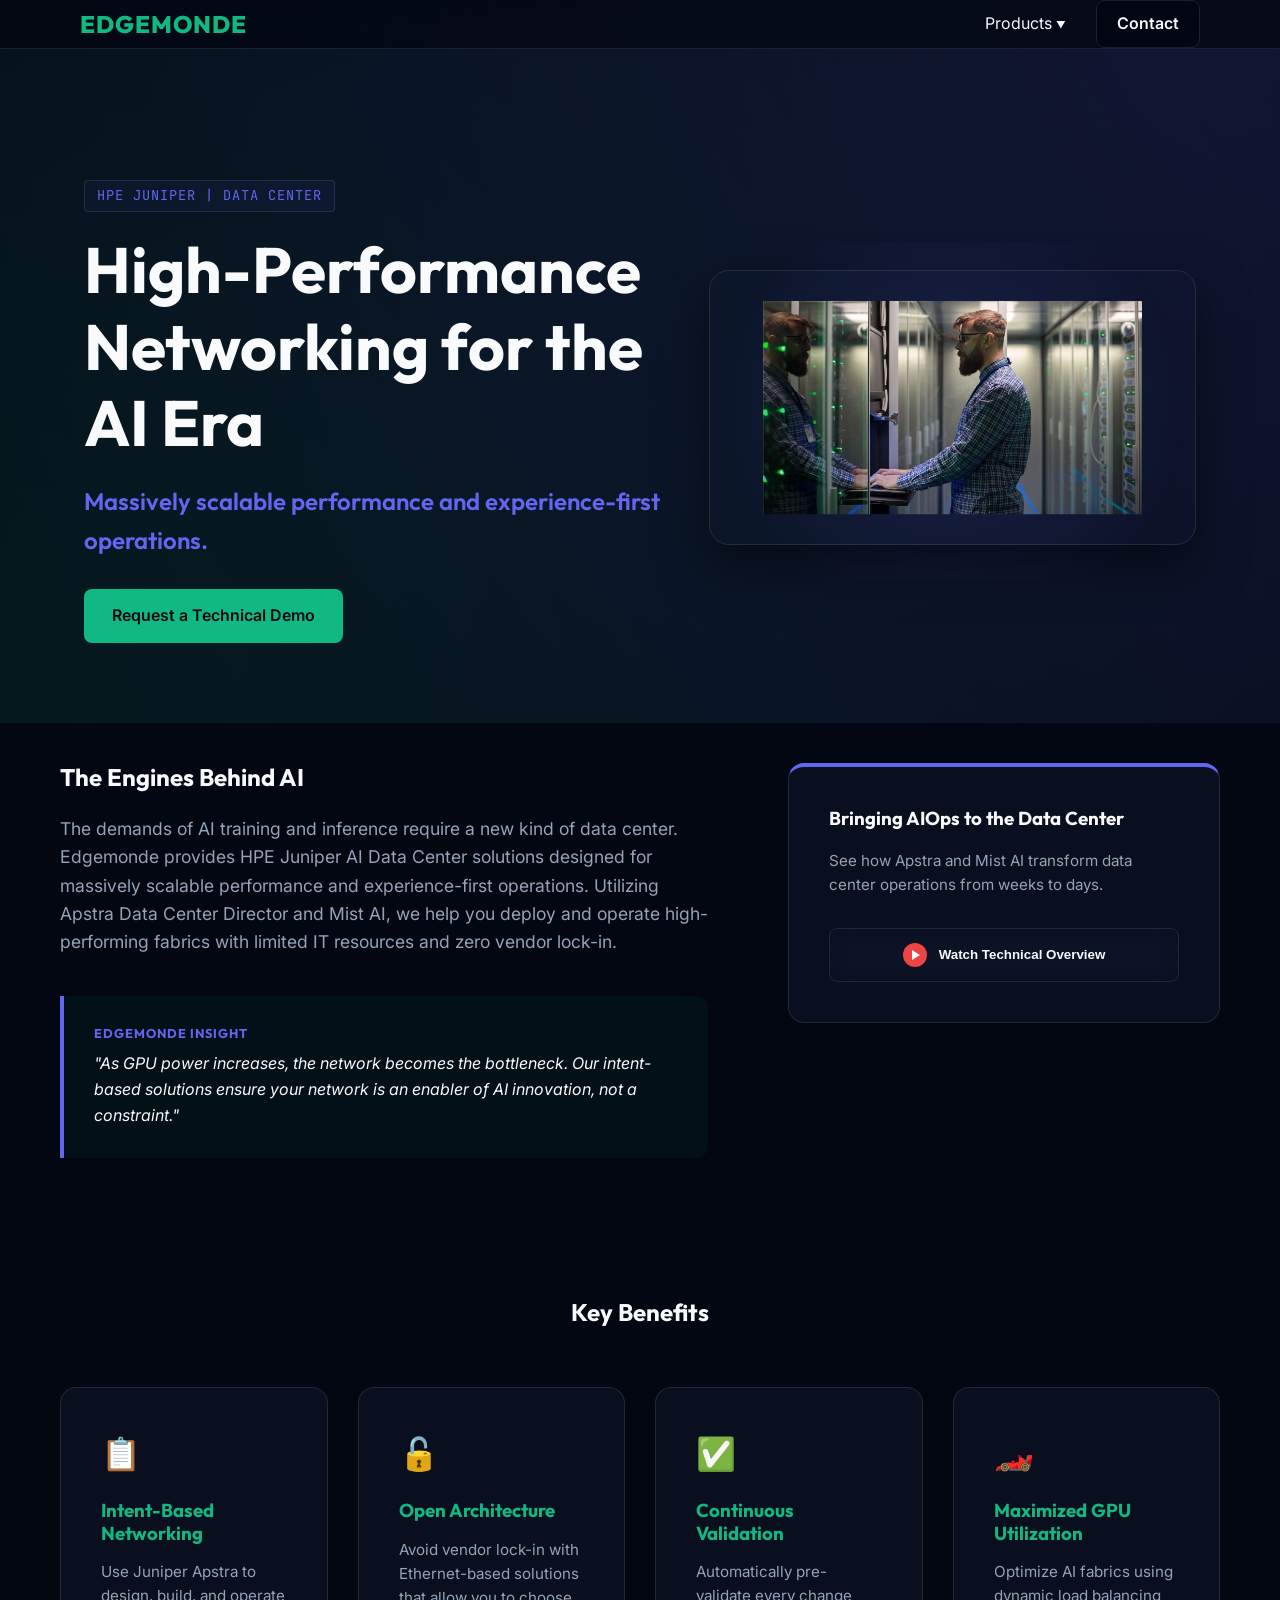
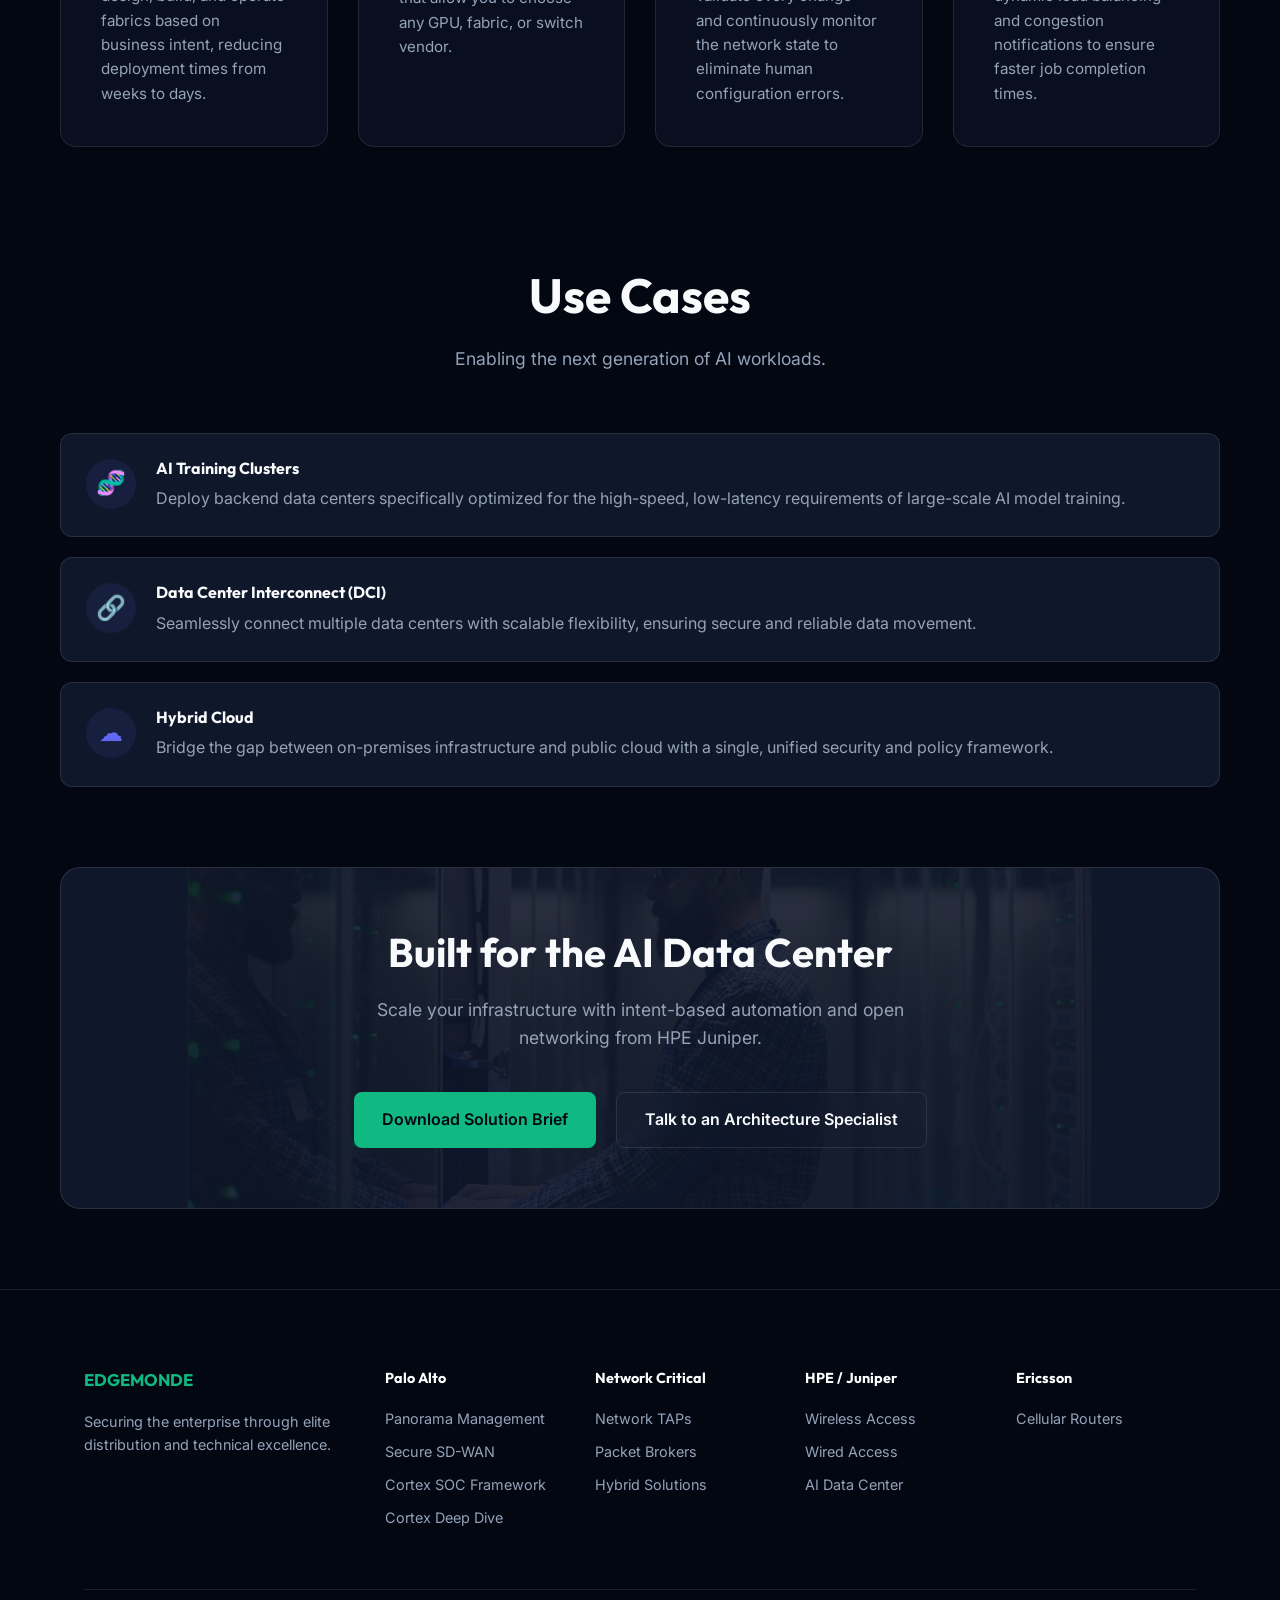
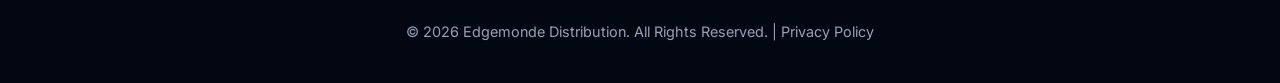
==== commit 3b33e144: "Standardize product page CTAs: updated links to contact form and added hero buttons to HPE Juniper p" ====
--- a/ai-data-center.html
+++ b/ai-data-center.html
@@ -185,6 +185,9 @@
                             style="font-size: 1.5rem; color: var(--color-accent); font-family: var(--font-heading); font-weight: 600; margin-bottom: 30px;">
                             Massively scalable performance and experience-first operations.
                         </p>
+                        <div class="hero-btns animate">
+                            <a href="index.html#contact" class="btn btn-primary">Request a Technical Demo</a>
+                        </div>
                     </div>
                     <div class="animate" style="position: relative;">
                         <img src="ai-dc-hero.png" alt="AI Data Center Hardware"
@@ -354,7 +357,10 @@
                         <li><a href="cellular-routers.html">Cellular Routers</a></li>
                     </ul>
                 </div>
-            </div><p style="border-top: 1px solid var(--color-border); padding-top: 30px; text-align: center;">&copy; 2026 Edgemonde Distribution. All Rights Reserved. | <a href="privacy-policy.html" style="color: var(--color-text-dim); text-decoration: none;">Privacy Policy</a></p>
+            </div>
+            <p style="border-top: 1px solid var(--color-border); padding-top: 30px; text-align: center;">&copy; 2026
+                Edgemonde Distribution. All Rights Reserved. | <a href="privacy-policy.html"
+                    style="color: var(--color-text-dim); text-decoration: none;">Privacy Policy</a></p>
         </div>
     </footer>
 
